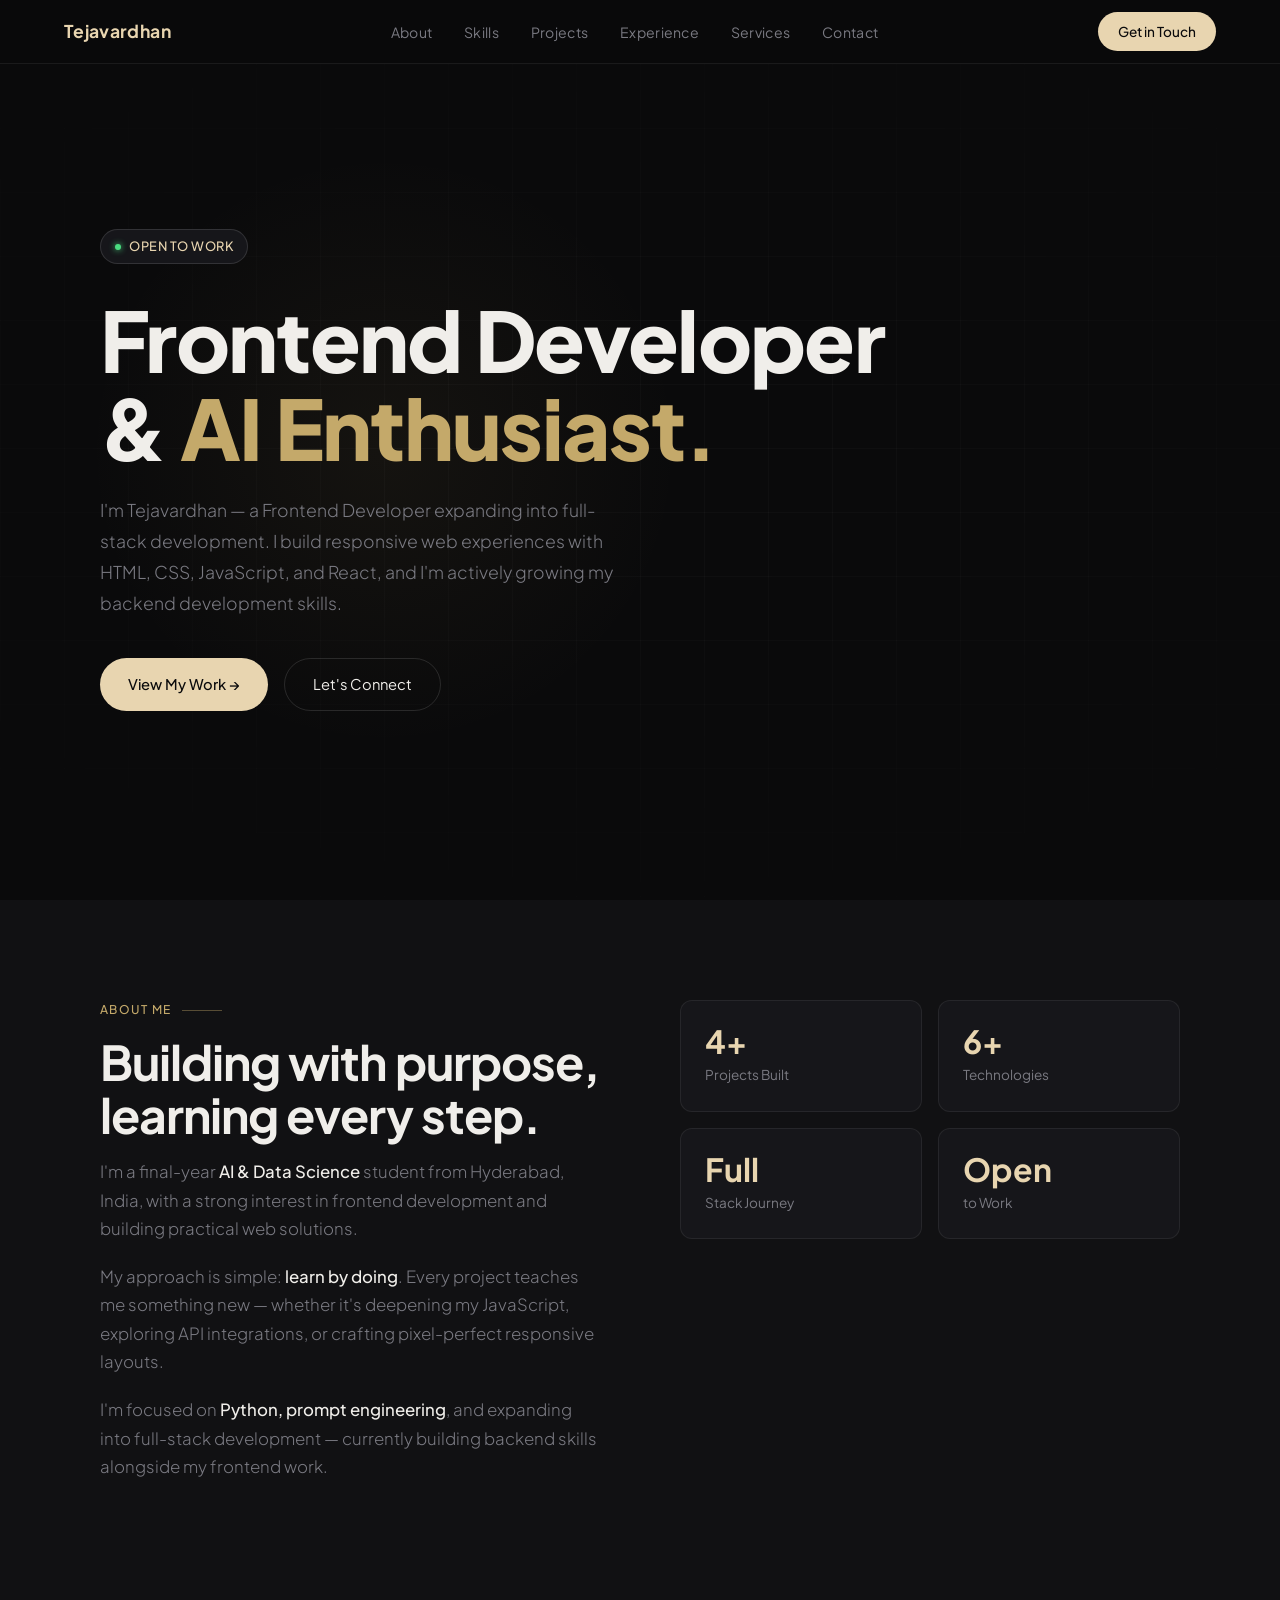
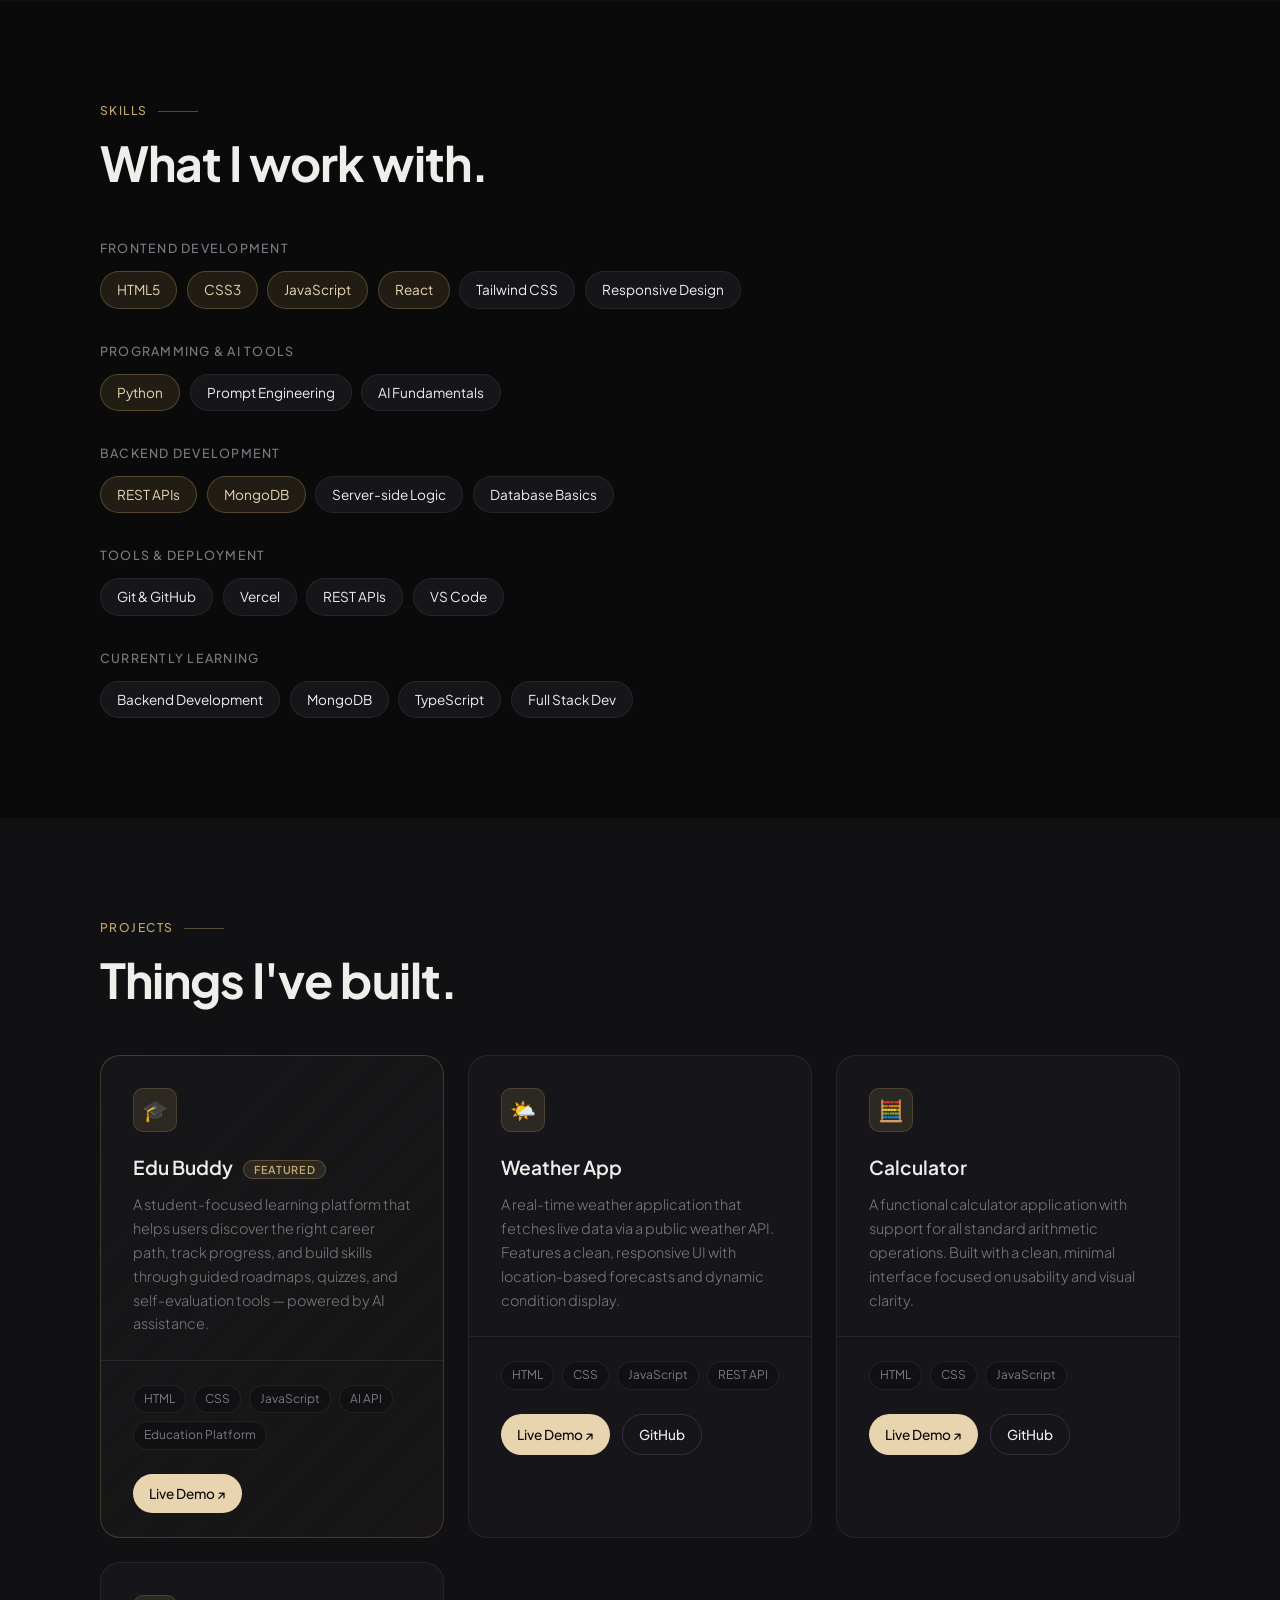
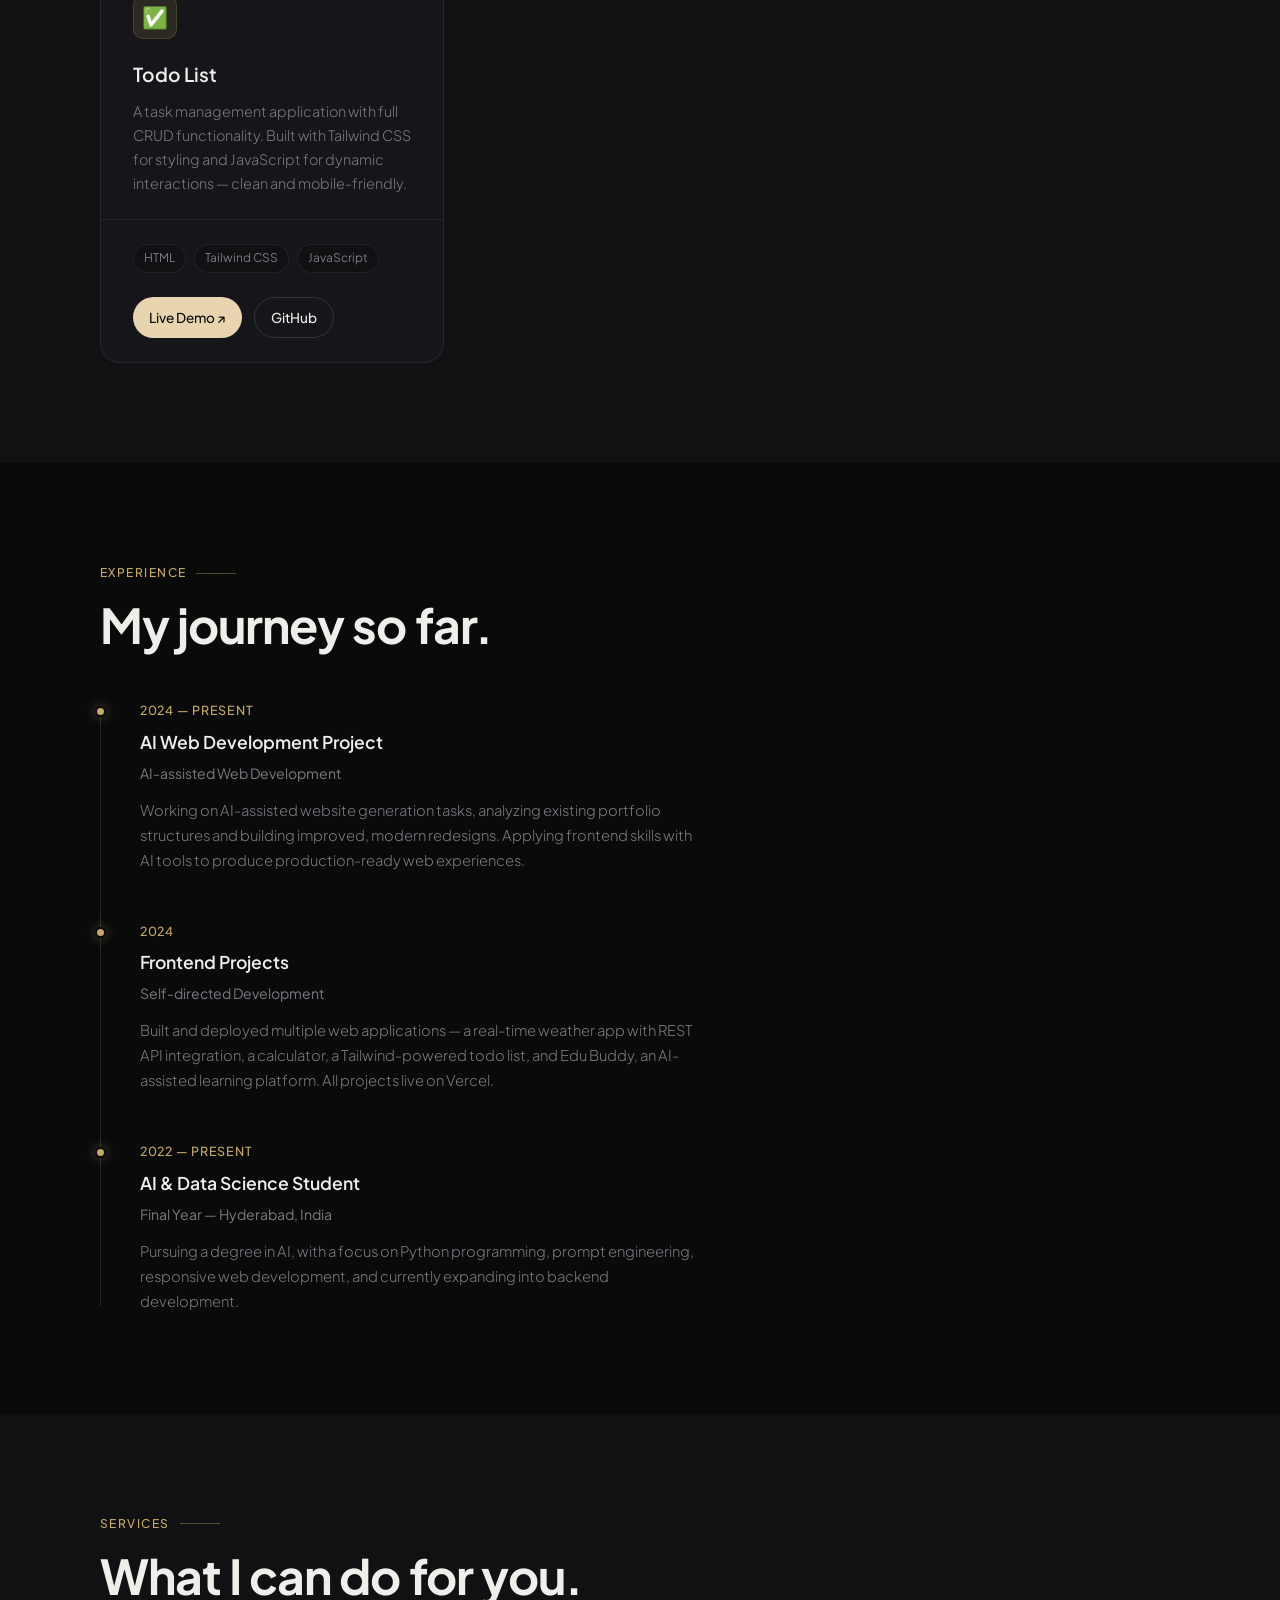
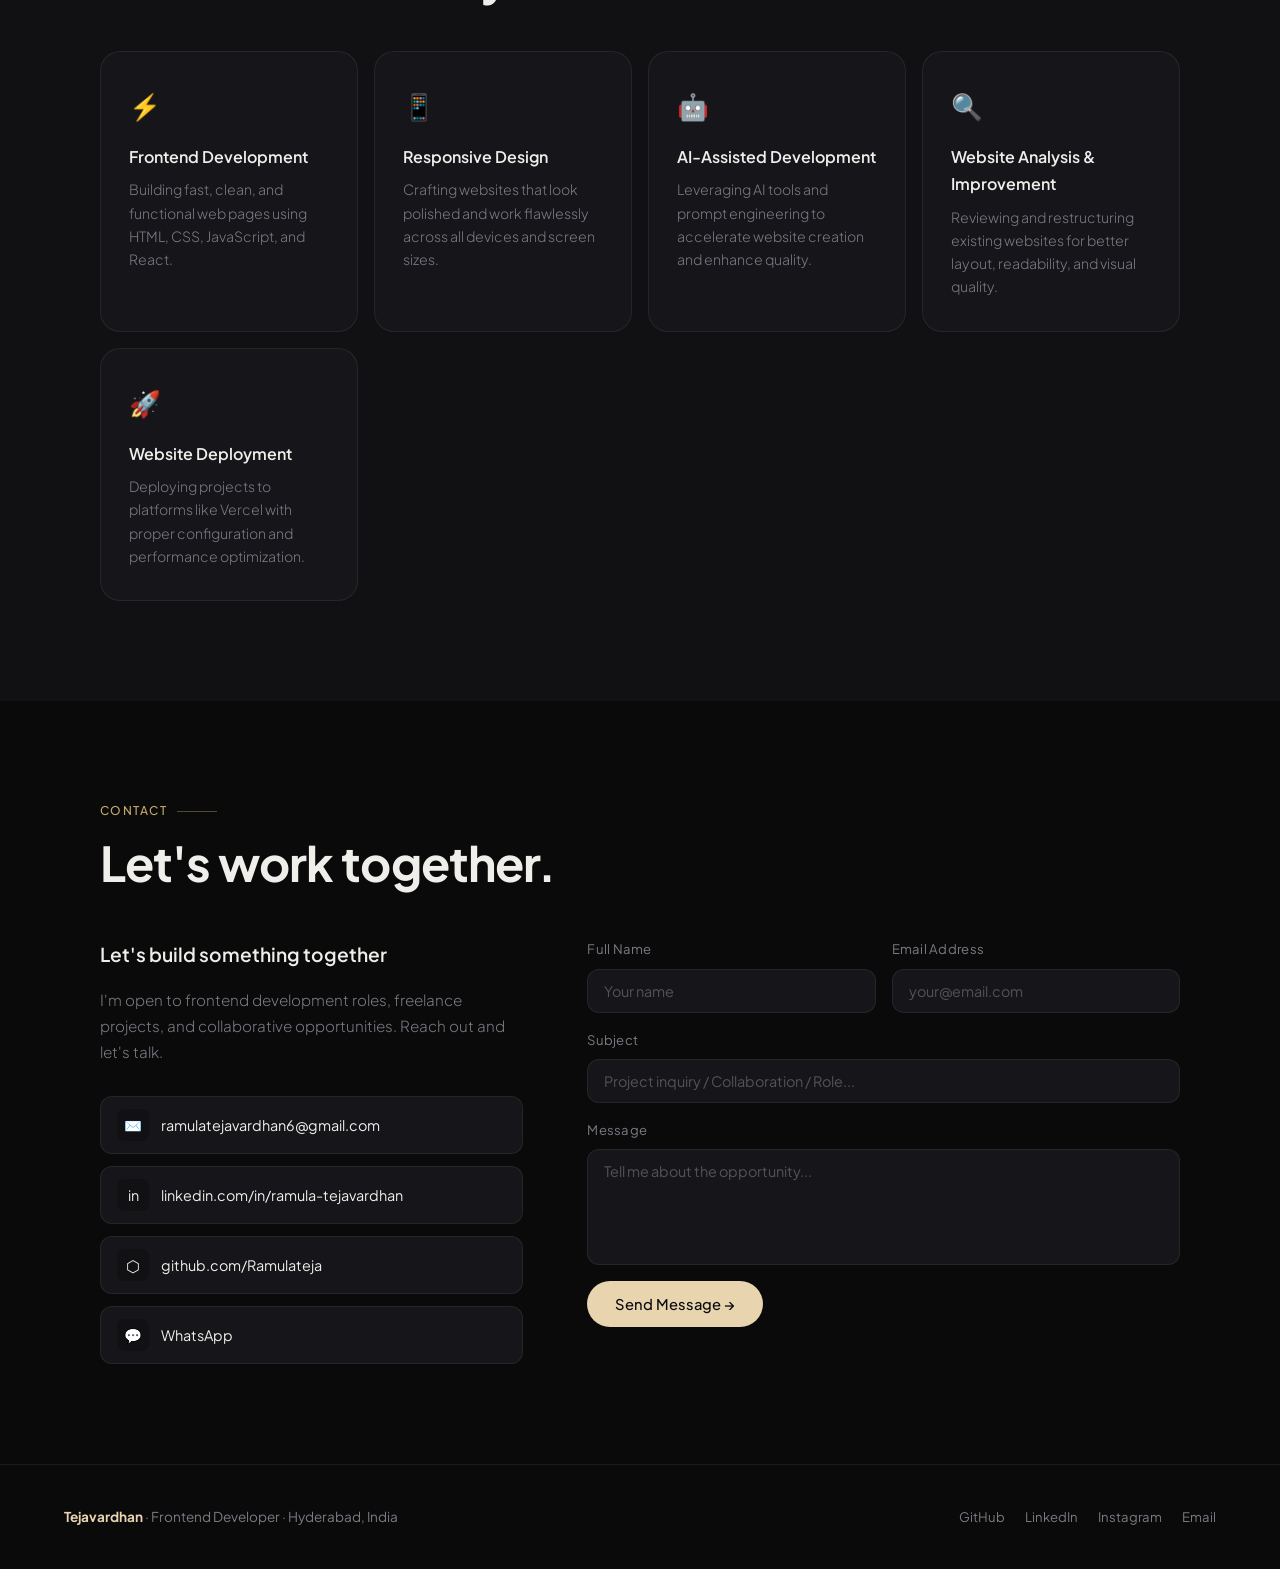
==== index.html @ 7fa64444 "Add files via upload" ====
<!DOCTYPE html>
<html lang="en">
<head>
<meta charset="UTF-8">
<meta name="viewport" content="width=device-width, initial-scale=1.0">
<title>Tejavardhan — Frontend & Full Stack Developer</title>
<link rel="preconnect" href="https://fonts.googleapis.com">
<link rel="preconnect" href="https://fonts.gstatic.com" crossorigin>
<link href="https://fonts.googleapis.com/css2?family=Plus+Jakarta+Sans:wght@300;400;500;600;700;800&display=swap" rel="stylesheet">
<link rel="stylesheet" href="style.css">
</head>
<body>
<!-- NAV -->
<nav>
  <a href="#hero" class="nav-logo">Tejavardhan</a>
  <ul class="nav-links">
    <li><a href="#about">About</a></li>
    <li><a href="#skills">Skills</a></li>
    <li><a href="#projects">Projects</a></li>
    <li><a href="#experience">Experience</a></li>
    <li><a href="#services">Services</a></li>
    <li><a href="#contact">Contact</a></li>
  </ul>
  <a href="mailto:ramulatejavardhan6@gmail.com" class="nav-cta">Get in Touch</a>
  <button class="hamburger" id="menuBtn" aria-label="Menu">
    <span></span><span></span><span></span>
  </button>
</nav>

<div class="mobile-nav" id="mobileNav">
  <a href="#about" onclick="closeMobile()">About</a>
  <a href="#skills" onclick="closeMobile()">Skills</a>
  <a href="#projects" onclick="closeMobile()">Projects</a>
  <a href="#experience" onclick="closeMobile()">Experience</a>
  <a href="#services" onclick="closeMobile()">Services</a>
  <a href="#contact" onclick="closeMobile()">Contact</a>
</div>

<!-- HERO -->
<section id="hero">
  <div class="hero-grid-bg"></div>
  <div class="hero-glow"></div>
  <div class="hero-content">
    <div class="hero-tag">Open to Work</div>
    <h1 class="hero-headline">
      Frontend Developer<br>
      &amp; <span class="line-accent">AI Enthusiast.</span>
    </h1>
    <p class="hero-sub">
      I'm Tejavardhan — a Frontend Developer expanding into full-stack development. I build responsive web experiences with HTML, CSS, JavaScript, and React, and I'm actively growing my backend development skills.
    </p>
    <div class="hero-actions">
      <a href="#projects" class="btn-primary">View My Work →</a>
      <a href="#contact" class="btn-ghost">Let's Connect</a>
    </div>
  </div>
</section>

<!-- ABOUT -->
<section id="about">
  <div class="section-inner">
    <div class="about-grid fade-up">
      <div class="about-text">
        <div class="section-label">About Me</div>
        <h2 class="section-title">Building with purpose,<br>learning every step.</h2>
        <p>I'm a final-year <strong>AI &amp; Data Science</strong> student from Hyderabad, India, with a strong interest in frontend development and building practical web solutions.</p>
        <p>My approach is simple: <strong>learn by doing</strong>. Every project teaches me something new — whether it's deepening my JavaScript, exploring API integrations, or crafting pixel-perfect responsive layouts.</p>
        <p>I'm focused on <strong>Python, prompt engineering</strong>, and expanding into full-stack development — currently building backend skills alongside my frontend work.</p>
      </div>
      <div class="about-stats">
        <div class="stat-card">
          <div class="stat-num">4+</div>
          <div class="stat-label">Projects Built</div>
        </div>
        <div class="stat-card">
          <div class="stat-num">6+</div>
          <div class="stat-label">Technologies</div>
        </div>
        <div class="stat-card">
          <div class="stat-num">Full</div>
          <div class="stat-label">Stack Journey</div>
        </div>
        <div class="stat-card">
          <div class="stat-num">Open</div>
          <div class="stat-label">to Work</div>
        </div>
      </div>
    </div>
  </div>
</section>

<!-- SKILLS -->
<section id="skills">
  <div class="section-inner">
    <div class="fade-up">
      <div class="section-label">Skills</div>
      <h2 class="section-title">What I work with.</h2>
    </div>
    <div class="skills-cats fade-up">
      <div>
        <div class="skill-cat-label">Frontend Development</div>
        <div class="skill-chips">
          <span class="chip featured">HTML5</span>
          <span class="chip featured">CSS3</span>
          <span class="chip featured">JavaScript</span>
          <span class="chip featured">React</span>
          <span class="chip">Tailwind CSS</span>
          <span class="chip">Responsive Design</span>
        </div>
      </div>
      <div>
        <div class="skill-cat-label">Programming & AI Tools</div>
        <div class="skill-chips">
          <span class="chip featured">Python</span>
          <span class="chip">Prompt Engineering</span>
          <span class="chip">AI Fundamentals</span>
        </div>
      </div>
      <div>
        <div class="skill-cat-label">Backend Development</div>
        <div class="skill-chips">
          <span class="chip featured">REST APIs</span>
          <span class="chip featured">MongoDB</span>
          <span class="chip">Server-side Logic</span>
          <span class="chip">Database Basics</span>
        </div>
      </div>
      <div>
        <div class="skill-cat-label">Tools & Deployment</div>
        <div class="skill-chips">
          <span class="chip">Git &amp; GitHub</span>
          <span class="chip">Vercel</span>
          <span class="chip">REST APIs</span>
          <span class="chip">VS Code</span>
        </div>
      </div>
      <div>
        <div class="skill-cat-label">Currently Learning</div>
        <div class="skill-chips">
          <span class="chip">Backend Development</span>
          <span class="chip">MongoDB</span>
          <span class="chip">TypeScript</span>
          <span class="chip">Full Stack Dev</span>
        </div>
      </div>
    </div>
  </div>
</section>

<!-- PROJECTS -->
<section id="projects">
  <div class="section-inner">
    <div class="fade-up">
      <div class="section-label">Projects</div>
      <h2 class="section-title">Things I've built.</h2>
    </div>
    <div class="projects-grid fade-up">

      <div class="project-card project-featured">
        <div class="project-header">
          <div class="project-icon">🎓</div>
          <div class="project-name">Edu Buddy</div>
          <div class="project-desc">A student-focused learning platform that helps users discover the right career path, track progress, and build skills through guided roadmaps, quizzes, and self-evaluation tools — powered by AI assistance.</div>
        </div>
        <div class="project-body">
          <div class="project-tags">
            <span class="project-tag">HTML</span>
            <span class="project-tag">CSS</span>
            <span class="project-tag">JavaScript</span>
            <span class="project-tag">AI API</span>
            <span class="project-tag">Education Platform</span>
          </div>
          <div class="project-links">
            <a href="https://edubuddy83.vercel.app/" target="_blank" class="project-link demo">Live Demo ↗</a>
          </div>
        </div>
      </div>

      <div class="project-card">
        <div class="project-header">
          <div class="project-icon">🌤️</div>
          <div class="project-name">Weather App</div>
          <div class="project-desc">A real-time weather application that fetches live data via a public weather API. Features a clean, responsive UI with location-based forecasts and dynamic condition display.</div>
        </div>
        <div class="project-body">
          <div class="project-tags">
            <span class="project-tag">HTML</span>
            <span class="project-tag">CSS</span>
            <span class="project-tag">JavaScript</span>
            <span class="project-tag">REST API</span>
          </div>
          <div class="project-links">
            <a href="https://tejaweatherapp83.vercel.app/" target="_blank" class="project-link demo">Live Demo ↗</a>
            <a href="https://github.com/Ramulateja/weather.git" target="_blank" class="project-link gh">GitHub</a>
          </div>
        </div>
      </div>

      <div class="project-card">
        <div class="project-header">
          <div class="project-icon">🧮</div>
          <div class="project-name">Calculator</div>
          <div class="project-desc">A functional calculator application with support for all standard arithmetic operations. Built with a clean, minimal interface focused on usability and visual clarity.</div>
        </div>
        <div class="project-body">
          <div class="project-tags">
            <span class="project-tag">HTML</span>
            <span class="project-tag">CSS</span>
            <span class="project-tag">JavaScript</span>
          </div>
          <div class="project-links">
            <a href="https://tejacalculator83.vercel.app/" target="_blank" class="project-link demo">Live Demo ↗</a>
            <a href="https://github.com/Ramulateja/calculator.git" target="_blank" class="project-link gh">GitHub</a>
          </div>
        </div>
      </div>

      <div class="project-card">
        <div class="project-header">
          <div class="project-icon">✅</div>
          <div class="project-name">Todo List</div>
          <div class="project-desc">A task management application with full CRUD functionality. Built with Tailwind CSS for styling and JavaScript for dynamic interactions — clean and mobile-friendly.</div>
        </div>
        <div class="project-body">
          <div class="project-tags">
            <span class="project-tag">HTML</span>
            <span class="project-tag">Tailwind CSS</span>
            <span class="project-tag">JavaScript</span>
          </div>
          <div class="project-links">
            <a href="https://tejatodolist83.vercel.app/" target="_blank" class="project-link demo">Live Demo ↗</a>
            <a href="https://github.com/Ramulateja/Todo-list" target="_blank" class="project-link gh">GitHub</a>
          </div>
        </div>
      </div>

    </div>
  </div>
</section>

<!-- EXPERIENCE -->
<section id="experience">
  <div class="section-inner">
    <div class="fade-up">
      <div class="section-label">Experience</div>
      <h2 class="section-title">My journey so far.</h2>
    </div>
    <div class="timeline fade-up">
      <div class="timeline-item">
        <div class="timeline-dot"></div>
        <div class="timeline-period">2024 — Present</div>
        <div class="timeline-role">AI Web Development Project</div>
        <div class="timeline-org">AI-assisted Web Development</div>
        <div class="timeline-desc">Working on AI-assisted website generation tasks, analyzing existing portfolio structures and building improved, modern redesigns. Applying frontend skills with AI tools to produce production-ready web experiences.</div>
      </div>
      <div class="timeline-item">
        <div class="timeline-dot"></div>
        <div class="timeline-period">2024</div>
        <div class="timeline-role">Frontend Projects</div>
        <div class="timeline-org">Self-directed Development</div>
        <div class="timeline-desc">Built and deployed multiple web applications — a real-time weather app with REST API integration, a calculator, a Tailwind-powered todo list, and Edu Buddy, an AI-assisted learning platform. All projects live on Vercel.</div>
      </div>
      <div class="timeline-item">
        <div class="timeline-dot"></div>
        <div class="timeline-period">2022 — Present</div>
        <div class="timeline-role">AI &amp; Data Science Student</div>
        <div class="timeline-org">Final Year — Hyderabad, India</div>
        <div class="timeline-desc">Pursuing a degree in AI, with a focus on Python programming, prompt engineering, responsive web development, and currently expanding into backend development.</div>
      </div>
    </div>
  </div>
</section>

<!-- SERVICES -->
<section id="services">
  <div class="section-inner">
    <div class="fade-up">
      <div class="section-label">Services</div>
      <h2 class="section-title">What I can do for you.</h2>
    </div>
    <div class="services-grid fade-up">
      <div class="service-card">
        <div class="service-icon">⚡</div>
        <div class="service-name">Frontend Development</div>
        <div class="service-desc">Building fast, clean, and functional web pages using HTML, CSS, JavaScript, and React.</div>
      </div>
      <div class="service-card">
        <div class="service-icon">📱</div>
        <div class="service-name">Responsive Design</div>
        <div class="service-desc">Crafting websites that look polished and work flawlessly across all devices and screen sizes.</div>
      </div>
      <div class="service-card">
        <div class="service-icon">🤖</div>
        <div class="service-name">AI-Assisted Development</div>
        <div class="service-desc">Leveraging AI tools and prompt engineering to accelerate website creation and enhance quality.</div>
      </div>
      <div class="service-card">
        <div class="service-icon">🔍</div>
        <div class="service-name">Website Analysis &amp; Improvement</div>
        <div class="service-desc">Reviewing and restructuring existing websites for better layout, readability, and visual quality.</div>
      </div>
      <div class="service-card">
        <div class="service-icon">🚀</div>
        <div class="service-name">Website Deployment</div>
        <div class="service-desc">Deploying projects to platforms like Vercel with proper configuration and performance optimization.</div>
      </div>
    </div>
  </div>
</section>

<!-- CONTACT -->
<section id="contact">
  <div class="section-inner">
    <div class="fade-up">
      <div class="section-label">Contact</div>
      <h2 class="section-title">Let's work together.</h2>
    </div>
    <div class="contact-grid fade-up">
      <div class="contact-info">
        <h3>Let's build something together</h3>
        <p>I'm open to frontend development roles, freelance projects, and collaborative opportunities. Reach out and let's talk.</p>
        <div class="contact-links">
          <a href="mailto:ramulatejavardhan6@gmail.com" class="contact-link">
            <div class="contact-link-icon">✉️</div>
            ramulatejavardhan6@gmail.com
          </a>
          <a href="https://www.linkedin.com/in/ramula-tejavardhan" target="_blank" class="contact-link">
            <div class="contact-link-icon">in</div>
            linkedin.com/in/ramula-tejavardhan
          </a>
          <a href="https://github.com/Ramulateja" target="_blank" class="contact-link">
            <div class="contact-link-icon" style="font-size:1rem;">⬡</div>
            github.com/Ramulateja
          </a>
          <a href="https://wa.me/6303248229" target="_blank" class="contact-link">
            <div class="contact-link-icon">💬</div>
            WhatsApp
          </a>
        </div>
      </div>
      <form class="contact-form" onsubmit="handleSubmit(event)">
        <div class="form-row">
          <div class="form-group">
            <label>Full Name</label>
            <input type="text" placeholder="Your name" required>
          </div>
          <div class="form-group">
            <label>Email Address</label>
            <input type="email" placeholder="your@email.com" required>
          </div>
        </div>
        <div class="form-group">
          <label>Subject</label>
          <input type="text" placeholder="Project inquiry / Collaboration / Role...">
        </div>
        <div class="form-group">
          <label>Message</label>
          <textarea rows="5" placeholder="Tell me about the opportunity..." required></textarea>
        </div>
        <button type="submit" class="form-submit" id="submitBtn">Send Message →</button>
      </form>
    </div>
  </div>
</section>

<!-- FOOTER -->
<footer>
  <div class="footer-left">
    <strong>Tejavardhan</strong> · Frontend Developer · Hyderabad, India
  </div>
  <div class="footer-links">
    <a href="https://github.com/Ramulateja" target="_blank">GitHub</a>
    <a href="https://www.linkedin.com/in/ramula-tejavardhan" target="_blank">LinkedIn</a>
    <a href="https://www.instagram.com/mr_tej.18" target="_blank">Instagram</a>
    <a href="mailto:ramulatejavardhan6@gmail.com">Email</a>
  </div>
</footer>


<script src="script.js"></script>
</body>
</html>
---- style.css ----
*, *::before, *::after { box-sizing: border-box; margin: 0; padding: 0; }

  :root {
    --bg: #0a0a0b;
    --bg2: #111113;
    --bg3: #16161a;
    --border: rgba(255,255,255,0.07);
    --border2: rgba(255,255,255,0.12);
    --text: #f0eeea;
    --muted: #7a7a82;
    --accent: #e8d5b0;
    --accent2: #c4a96a;
    --accent-glow: rgba(200,168,96,0.12);
    --font-display: 'Plus Jakarta Sans', sans-serif;
    --font-body: 'Plus Jakarta Sans', sans-serif;
    --radius: 12px;
    --radius-lg: 20px;
    --max: 1080px;
  }

  html { scroll-behavior: smooth; }

  body {
    background: var(--bg);
    color: var(--text);
    font-family: var(--font-body);
    font-size: 16px;
    line-height: 1.7;
    -webkit-font-smoothing: antialiased;
  }

  /* NAV */
  nav {
    position: fixed; top: 0; left: 0; right: 0; z-index: 100;
    display: flex; align-items: center; justify-content: space-between;
    padding: 0 5vw;
    height: 64px;
    background: rgba(10,10,11,0.85);
    backdrop-filter: blur(16px);
    border-bottom: 1px solid var(--border);
  }
  .nav-logo {
    font-family: var(--font-display);
    font-weight: 700;
    font-size: 1.1rem;
    color: var(--accent);
    text-decoration: none;
    letter-spacing: 0.02em;
  }
  .nav-links { display: flex; gap: 2rem; list-style: none; }
  .nav-links a {
    text-decoration: none;
    color: var(--muted);
    font-size: 0.88rem;
    font-weight: 400;
    letter-spacing: 0.02em;
    transition: color 0.2s;
  }
  .nav-links a:hover { color: var(--text); }
  .nav-cta {
    background: var(--accent);
    color: #0a0a0b;
    border: none;
    padding: 8px 20px;
    border-radius: 100px;
    font-family: var(--font-body);
    font-size: 0.85rem;
    font-weight: 500;
    cursor: pointer;
    text-decoration: none;
    transition: opacity 0.2s, transform 0.2s;
  }
  .nav-cta:hover { opacity: 0.85; transform: translateY(-1px); }

  .hamburger { display: none; flex-direction: column; gap: 5px; cursor: pointer; background: none; border: none; padding: 4px; }
  .hamburger span { display: block; width: 22px; height: 1.5px; background: var(--text); transition: 0.3s; }

  /* HERO */
  #hero {
    min-height: 100vh;
    display: flex; align-items: center;
    padding: 120px 5vw 80px;
    position: relative;
    overflow: hidden;
  }
  .hero-grid-bg {
    position: absolute; inset: 0;
    background-image:
      linear-gradient(rgba(255,255,255,0.025) 1px, transparent 1px),
      linear-gradient(90deg, rgba(255,255,255,0.025) 1px, transparent 1px);
    background-size: 64px 64px;
    mask-image: radial-gradient(ellipse 80% 60% at 50% 50%, black 20%, transparent 100%);
  }
  .hero-glow {
    position: absolute;
    width: 600px; height: 600px;
    border-radius: 50%;
    background: radial-gradient(circle, rgba(200,168,96,0.06) 0%, transparent 70%);
    top: 50%; left: 30%; transform: translate(-50%, -50%);
    pointer-events: none;
  }
  .hero-content {
    position: relative;
    max-width: var(--max);
    margin: 0 auto;
    width: 100%;
  }
  .hero-tag {
    display: inline-flex; align-items: center; gap: 8px;
    border: 1px solid var(--border2);
    background: var(--bg3);
    padding: 6px 14px;
    border-radius: 100px;
    font-size: 0.8rem;
    color: var(--accent);
    margin-bottom: 2rem;
    letter-spacing: 0.04em;
    font-weight: 500;
    text-transform: uppercase;
  }
  .hero-tag::before {
    content: '';
    width: 6px; height: 6px;
    border-radius: 50%;
    background: #4ade80;
    box-shadow: 0 0 6px #4ade80;
    animation: pulse 2s infinite;
  }
  @keyframes pulse {
    0%, 100% { opacity: 1; }
    50% { opacity: 0.4; }
  }
  .hero-headline {
    font-family: var(--font-display);
    font-size: clamp(2.8rem, 7vw, 5.2rem);
    font-weight: 800;
    line-height: 1.05;
    letter-spacing: -0.02em;
    margin-bottom: 1.5rem;
    color: var(--text);
  }
  .hero-headline .line-accent { color: var(--accent2); }
  .hero-sub {
    font-size: 1.1rem;
    color: var(--muted);
    max-width: 520px;
    margin-bottom: 2.5rem;
    font-weight: 300;
    line-height: 1.75;
  }
  .hero-actions { display: flex; gap: 1rem; flex-wrap: wrap; }
  .btn-primary {
    background: var(--accent);
    color: #0a0a0b;
    padding: 13px 28px;
    border-radius: 100px;
    font-size: 0.92rem;
    font-weight: 500;
    text-decoration: none;
    transition: opacity 0.2s, transform 0.2s;
    display: inline-flex; align-items: center; gap: 8px;
  }
  .btn-primary:hover { opacity: 0.85; transform: translateY(-2px); }
  .btn-ghost {
    border: 1px solid var(--border2);
    color: var(--text);
    padding: 13px 28px;
    border-radius: 100px;
    font-size: 0.92rem;
    font-weight: 400;
    text-decoration: none;
    transition: border-color 0.2s, background 0.2s;
    display: inline-flex; align-items: center; gap: 8px;
  }
  .btn-ghost:hover { border-color: var(--accent); background: var(--accent-glow); }

  /* SECTIONS */
  section { padding: 100px 5vw; }
  .section-inner { max-width: var(--max); margin: 0 auto; }

  .section-label {
    font-size: 0.75rem;
    letter-spacing: 0.12em;
    text-transform: uppercase;
    color: var(--accent2);
    font-weight: 500;
    margin-bottom: 1rem;
    display: flex; align-items: center; gap: 10px;
  }
  .section-label::after {
    content: '';
    height: 1px;
    width: 40px;
    background: var(--accent2);
    opacity: 0.4;
  }
  .section-title {
    font-family: var(--font-display);
    font-size: clamp(1.8rem, 4vw, 3rem);
    font-weight: 700;
    letter-spacing: -0.02em;
    line-height: 1.1;
    color: var(--text);
    margin-bottom: 1rem;
  }

  /* ABOUT */
  #about { background: var(--bg2); }
  .about-grid {
    display: grid;
    grid-template-columns: 1fr 1fr;
    gap: 5rem;
    align-items: start;
  }
  .about-text p {
    color: var(--muted);
    margin-bottom: 1.2rem;
    font-size: 1.05rem;
    font-weight: 300;
  }
  .about-text p strong { color: var(--text); font-weight: 500; }
  .about-stats {
    display: grid;
    grid-template-columns: 1fr 1fr;
    gap: 1rem;
  }
  .stat-card {
    background: var(--bg3);
    border: 1px solid var(--border);
    border-radius: var(--radius);
    padding: 1.5rem;
    transition: border-color 0.2s;
  }
  .stat-card:hover { border-color: var(--border2); }
  .stat-num {
    font-family: var(--font-display);
    font-size: 2rem;
    font-weight: 700;
    color: var(--accent);
    line-height: 1;
    margin-bottom: 0.4rem;
  }
  .stat-label { font-size: 0.85rem; color: var(--muted); }

  /* SKILLS */
  .skills-cats { display: flex; flex-direction: column; gap: 2rem; margin-top: 3rem; }
  .skill-cat-label {
    font-size: 0.78rem;
    text-transform: uppercase;
    letter-spacing: 0.1em;
    color: var(--muted);
    margin-bottom: 0.75rem;
    font-weight: 500;
  }
  .skill-chips {
    display: flex; flex-wrap: wrap; gap: 0.6rem;
  }
  .chip {
    background: var(--bg3);
    border: 1px solid var(--border);
    border-radius: 100px;
    padding: 6px 16px;
    font-size: 0.85rem;
    color: var(--text);
    transition: border-color 0.2s, background 0.2s;
  }
  .chip:hover {
    border-color: var(--accent2);
    background: var(--accent-glow);
    color: var(--accent);
  }
  .chip.featured {
    border-color: rgba(200,168,96,0.3);
    color: var(--accent);
    background: var(--accent-glow);
  }

  /* PROJECTS */
  #projects { background: var(--bg2); }
  .projects-grid {
    display: grid;
    grid-template-columns: repeat(auto-fit, minmax(300px, 1fr));
    gap: 1.5rem;
    margin-top: 3rem;
  }
  .project-card {
    background: var(--bg3);
    border: 1px solid var(--border);
    border-radius: var(--radius-lg);
    overflow: hidden;
    transition: border-color 0.25s, transform 0.25s;
    display: flex; flex-direction: column;
  }
  .project-card.project-featured {
    border-color: rgba(200,168,96,0.25);
    background: linear-gradient(135deg, var(--bg3) 0%, rgba(200,168,96,0.04) 100%);
  }
  .project-card.project-featured .project-name::after {
    content: 'Featured';
    font-size: 0.68rem;
    font-weight: 600;
    letter-spacing: 0.06em;
    text-transform: uppercase;
    background: var(--accent-glow);
    border: 1px solid rgba(200,168,96,0.3);
    color: var(--accent2);
    padding: 2px 10px;
    border-radius: 100px;
    margin-left: 10px;
    vertical-align: middle;
  }
  .project-card:hover { border-color: rgba(200,168,96,0.3); transform: translateY(-4px); }
  .project-header {
    padding: 2rem 2rem 1.5rem;
    border-bottom: 1px solid var(--border);
  }
  .project-icon {
    width: 44px; height: 44px;
    border-radius: 10px;
    background: var(--accent-glow);
    border: 1px solid rgba(200,168,96,0.2);
    display: flex; align-items: center; justify-content: center;
    font-size: 1.3rem;
    margin-bottom: 1.2rem;
  }
  .project-name {
    font-family: var(--font-display);
    font-size: 1.2rem;
    font-weight: 600;
    color: var(--text);
    margin-bottom: 0.6rem;
  }
  .project-desc {
    font-size: 0.9rem;
    color: var(--muted);
    line-height: 1.65;
    font-weight: 300;
  }
  .project-body { padding: 1.5rem 2rem; flex: 1; }
  .project-tags { display: flex; flex-wrap: wrap; gap: 0.5rem; margin-bottom: 1.5rem; }
  .project-tag {
    font-size: 0.75rem;
    background: var(--bg2);
    border: 1px solid var(--border);
    padding: 3px 10px;
    border-radius: 100px;
    color: var(--muted);
  }
  .project-links { display: flex; gap: 0.75rem; }
  .project-link {
    text-decoration: none;
    font-size: 0.85rem;
    font-weight: 500;
    padding: 8px 16px;
    border-radius: 100px;
    transition: 0.2s;
    display: inline-flex; align-items: center; gap: 6px;
  }
  .project-link.demo {
    background: var(--accent);
    color: #0a0a0b;
  }
  .project-link.demo:hover { opacity: 0.85; }
  .project-link.gh {
    border: 1px solid var(--border2);
    color: var(--text);
  }
  .project-link.gh:hover { border-color: var(--accent); color: var(--accent); }

  /* EXPERIENCE */
  .timeline { margin-top: 3rem; display: flex; flex-direction: column; gap: 0; position: relative; }
  .timeline::before {
    content: '';
    position: absolute;
    left: 0; top: 8px; bottom: 8px;
    width: 1px;
    background: var(--border2);
  }
  .timeline-item {
    padding-left: 2.5rem;
    padding-bottom: 3rem;
    position: relative;
  }
  .timeline-item:last-child { padding-bottom: 0; }
  .timeline-dot {
    position: absolute;
    left: -5px; top: 6px;
    width: 11px; height: 11px;
    border-radius: 50%;
    background: var(--accent2);
    border: 2px solid var(--bg);
    box-shadow: 0 0 12px rgba(200,168,96,0.4);
  }
  .timeline-period {
    font-size: 0.78rem;
    color: var(--accent2);
    font-weight: 500;
    letter-spacing: 0.06em;
    text-transform: uppercase;
    margin-bottom: 0.4rem;
  }
  .timeline-role {
    font-family: var(--font-display);
    font-size: 1.1rem;
    font-weight: 600;
    color: var(--text);
    margin-bottom: 0.25rem;
  }
  .timeline-org {
    font-size: 0.88rem;
    color: var(--muted);
    margin-bottom: 0.75rem;
  }
  .timeline-desc {
    font-size: 0.92rem;
    color: var(--muted);
    font-weight: 300;
    max-width: 560px;
    line-height: 1.7;
  }

  /* SERVICES */
  #services { background: var(--bg2); }
  .services-grid {
    display: grid;
    grid-template-columns: repeat(auto-fit, minmax(220px, 1fr));
    gap: 1rem;
    margin-top: 3rem;
  }
  .service-card {
    background: var(--bg3);
    border: 1px solid var(--border);
    border-radius: var(--radius-lg);
    padding: 2rem 1.75rem;
    transition: border-color 0.2s, transform 0.2s;
  }
  .service-card:hover { border-color: rgba(200,168,96,0.3); transform: translateY(-3px); }
  .service-icon {
    font-size: 1.6rem;
    margin-bottom: 1rem;
  }
  .service-name {
    font-family: var(--font-display);
    font-size: 1rem;
    font-weight: 600;
    color: var(--text);
    margin-bottom: 0.5rem;
  }
  .service-desc { font-size: 0.88rem; color: var(--muted); line-height: 1.65; font-weight: 300; }

  /* CONTACT */
  .contact-grid {
    display: grid;
    grid-template-columns: 1fr 1.4fr;
    gap: 4rem;
    align-items: start;
    margin-top: 3rem;
  }
  .contact-info h3 {
    font-family: var(--font-display);
    font-size: 1.2rem;
    font-weight: 600;
    color: var(--text);
    margin-bottom: 1rem;
  }
  .contact-info p { font-size: 0.95rem; color: var(--muted); margin-bottom: 2rem; font-weight: 300; }
  .contact-links { display: flex; flex-direction: column; gap: 0.75rem; }
  .contact-link {
    display: flex; align-items: center; gap: 12px;
    text-decoration: none;
    color: var(--text);
    font-size: 0.9rem;
    padding: 12px 16px;
    border: 1px solid var(--border);
    border-radius: var(--radius);
    background: var(--bg3);
    transition: border-color 0.2s, background 0.2s;
  }
  .contact-link:hover { border-color: var(--accent2); background: var(--accent-glow); color: var(--accent); }
  .contact-link-icon {
    width: 32px; height: 32px;
    border-radius: 8px;
    background: var(--bg2);
    display: flex; align-items: center; justify-content: center;
    font-size: 0.9rem;
    flex-shrink: 0;
  }
  .contact-form { display: flex; flex-direction: column; gap: 1rem; }
  .form-row { display: grid; grid-template-columns: 1fr 1fr; gap: 1rem; }
  .form-group { display: flex; flex-direction: column; gap: 0.5rem; }
  .form-group label { font-size: 0.82rem; color: var(--muted); font-weight: 400; letter-spacing: 0.02em; }
  .form-group input,
  .form-group textarea {
    background: var(--bg3);
    border: 1px solid var(--border);
    border-radius: var(--radius);
    padding: 12px 16px;
    color: var(--text);
    font-family: var(--font-body);
    font-size: 0.9rem;
    outline: none;
    transition: border-color 0.2s;
    resize: none;
  }
  .form-group input:focus,
  .form-group textarea:focus { border-color: var(--accent2); }
  .form-group input::placeholder,
  .form-group textarea::placeholder { color: var(--muted); opacity: 0.6; }
  .form-submit {
    background: var(--accent);
    color: #0a0a0b;
    border: none;
    padding: 14px 28px;
    border-radius: 100px;
    font-family: var(--font-body);
    font-size: 0.92rem;
    font-weight: 500;
    cursor: pointer;
    align-self: flex-start;
    transition: opacity 0.2s, transform 0.2s;
    display: inline-flex; align-items: center; gap: 8px;
  }
  .form-submit:hover { opacity: 0.85; transform: translateY(-1px); }

  /* FOOTER */
  footer {
    border-top: 1px solid var(--border);
    padding: 2.5rem 5vw;
    display: flex;
    justify-content: space-between;
    align-items: center;
    flex-wrap: wrap;
    gap: 1rem;
    max-width: 100%;
  }
  .footer-left {
    font-size: 0.85rem;
    color: var(--muted);
  }
  .footer-left strong { color: var(--accent); font-family: var(--font-display); }
  .footer-links { display: flex; gap: 1.25rem; }
  .footer-links a {
    color: var(--muted);
    font-size: 0.82rem;
    text-decoration: none;
    transition: color 0.2s;
  }
  .footer-links a:hover { color: var(--accent); }

  /* MOBILE NAV */
  .mobile-nav {
    display: none;
    position: fixed;
    top: 64px; left: 0; right: 0; z-index: 99;
    background: var(--bg2);
    border-bottom: 1px solid var(--border);
    padding: 1.5rem 5vw;
    flex-direction: column; gap: 1.25rem;
  }
  .mobile-nav.open { display: flex; }
  .mobile-nav a {
    text-decoration: none;
    color: var(--muted);
    font-size: 1rem;
    font-weight: 400;
  }

  /* RESPONSIVE */
  @media (max-width: 768px) {
    .nav-links, .nav-cta { display: none; }
    .hamburger { display: flex; }
    .about-grid { grid-template-columns: 1fr; gap: 3rem; }
    .about-stats { grid-template-columns: 1fr 1fr; }
    .contact-grid { grid-template-columns: 1fr; gap: 2.5rem; }
    .form-row { grid-template-columns: 1fr; }
    section { padding: 70px 5vw; }
    footer { flex-direction: column; align-items: flex-start; }
  }

  /* ANIMATIONS */
  .fade-up {
    opacity: 0;
    transform: translateY(24px);
    transition: opacity 0.6s ease, transform 0.6s ease;
  }
  .fade-up.visible { opacity: 1; transform: translateY(0); }

  .divider {
    height: 1px;
    background: var(--border);
    max-width: var(--max);
    margin: 0 auto;
  }
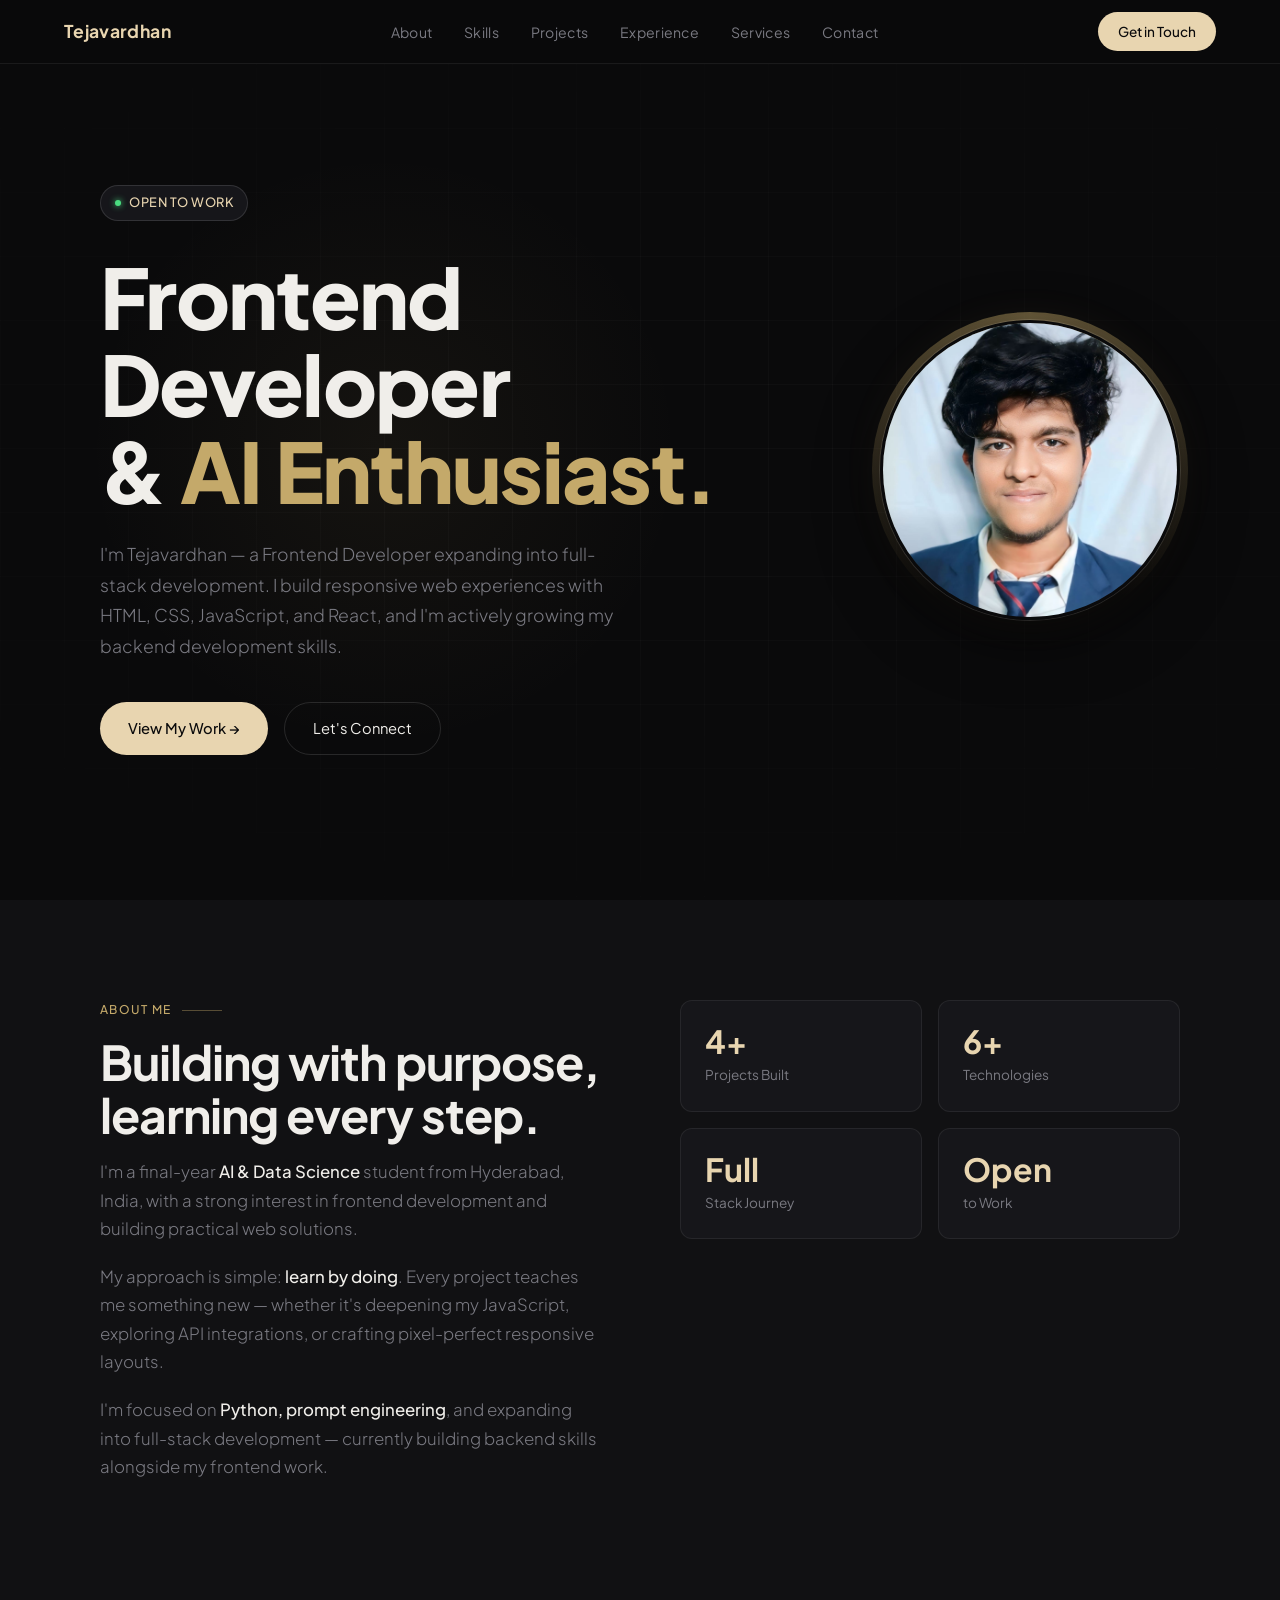
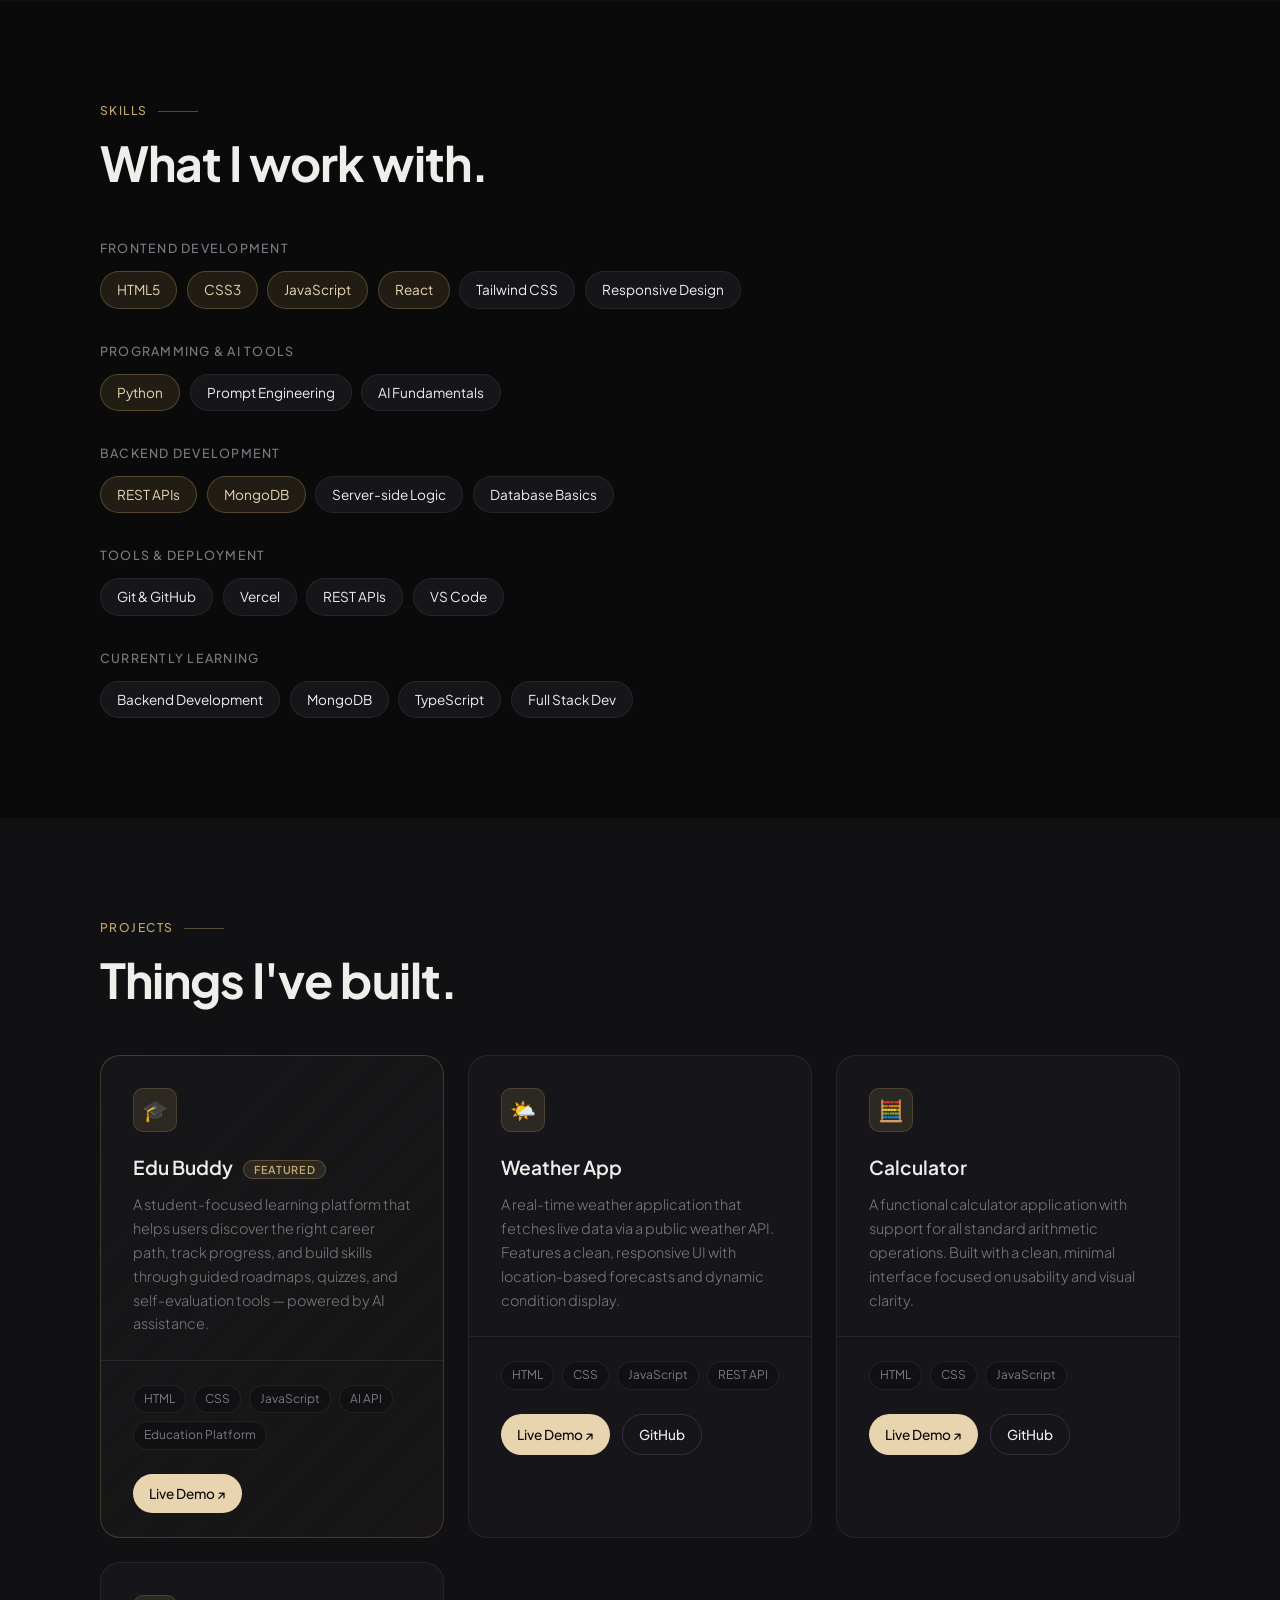
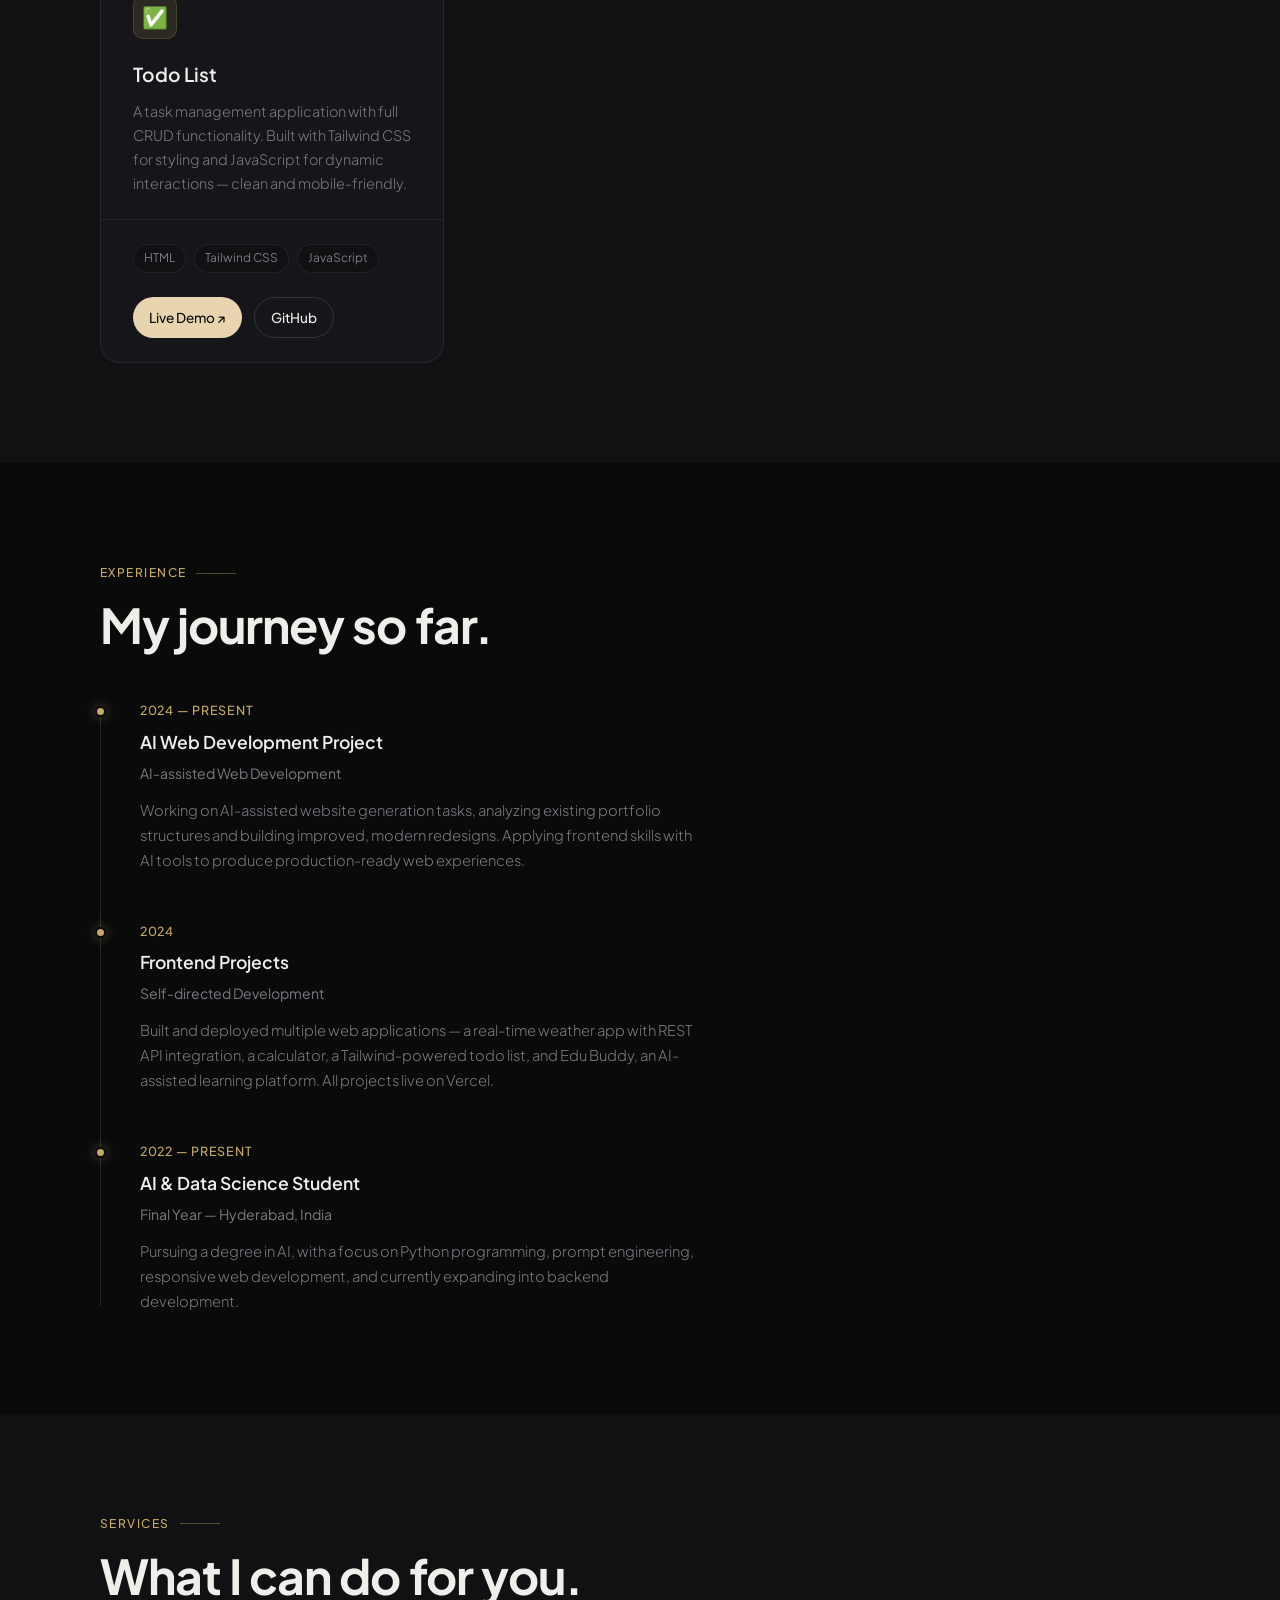
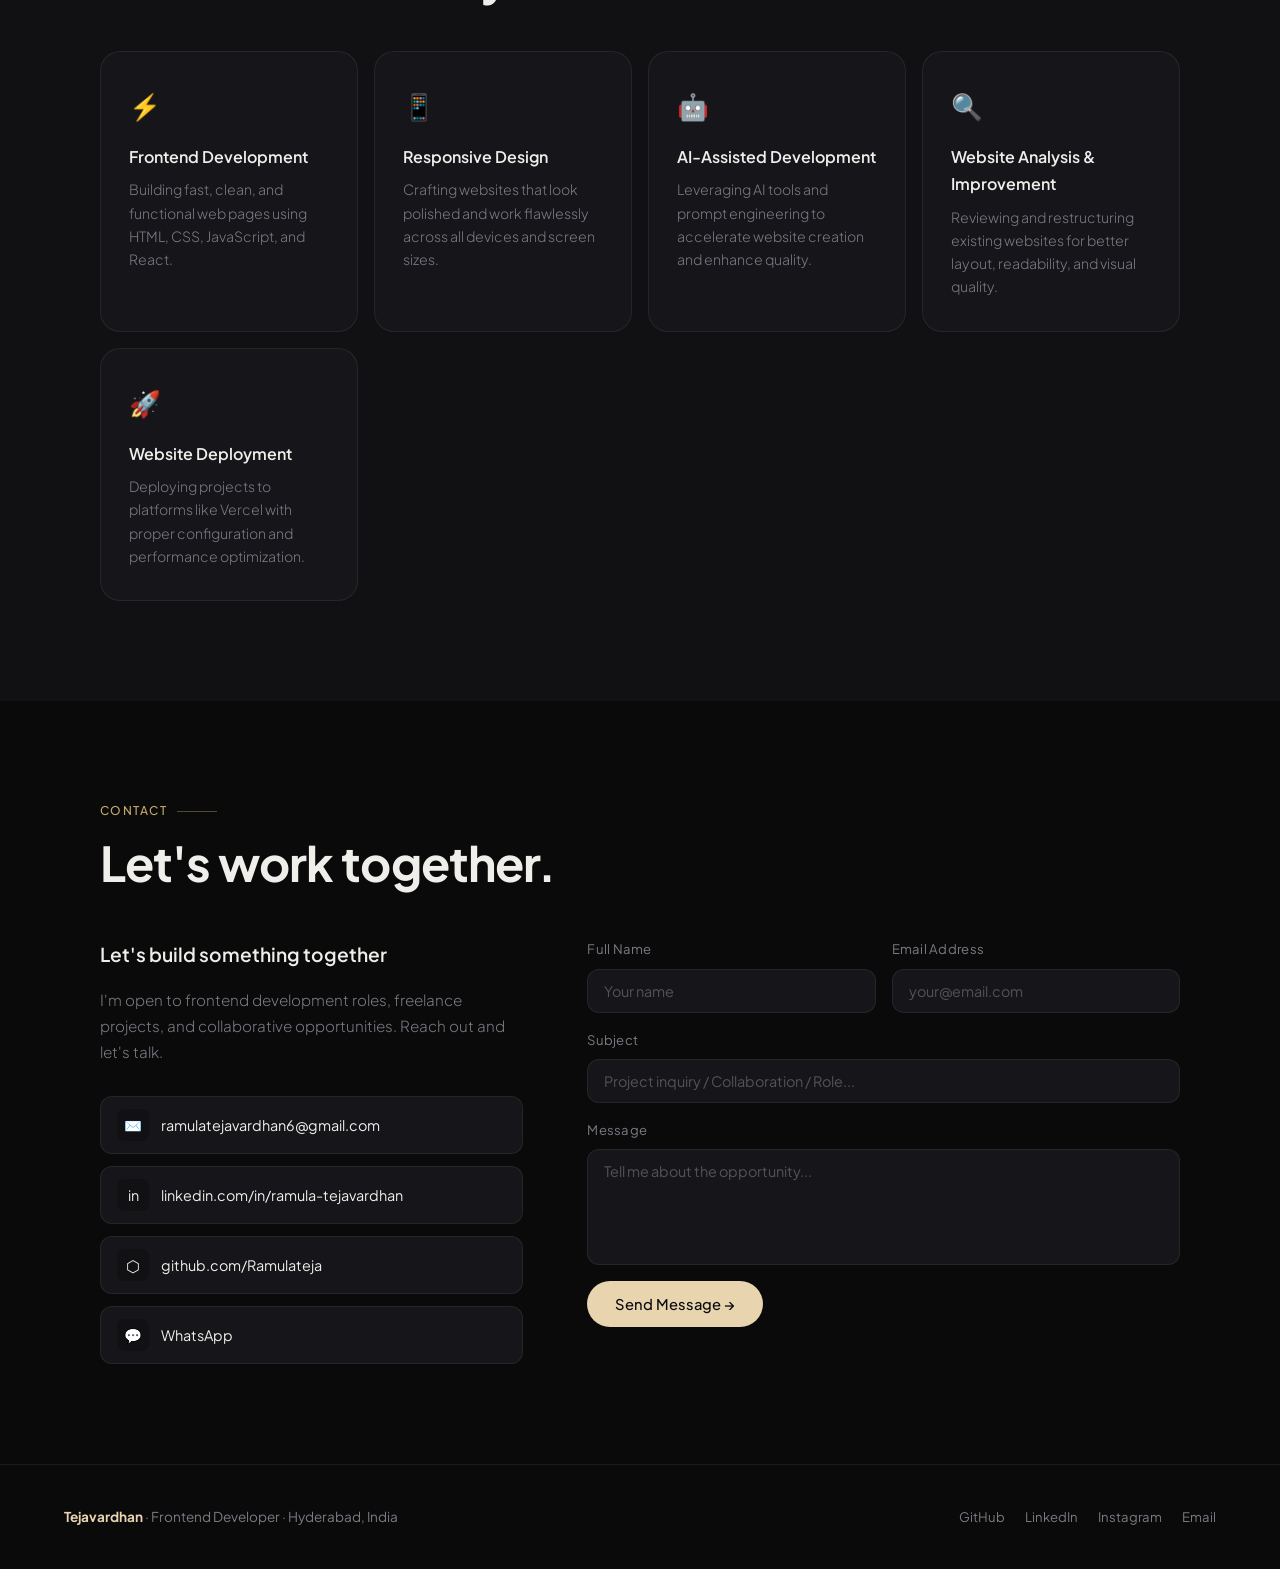
==== commit 86586087: "profileupdt" ====
--- a/index.html
+++ b/index.html
@@ -41,17 +41,34 @@
   <div class="hero-grid-bg"></div>
   <div class="hero-glow"></div>
   <div class="hero-content">
-    <div class="hero-tag">Open to Work</div>
-    <h1 class="hero-headline">
-      Frontend Developer<br>
-      &amp; <span class="line-accent">AI Enthusiast.</span>
-    </h1>
-    <p class="hero-sub">
-      I'm Tejavardhan — a Frontend Developer expanding into full-stack development. I build responsive web experiences with HTML, CSS, JavaScript, and React, and I'm actively growing my backend development skills.
-    </p>
-    <div class="hero-actions">
-      <a href="#projects" class="btn-primary">View My Work →</a>
-      <a href="#contact" class="btn-ghost">Let's Connect</a>
+    <div class="hero-left">
+      <div class="hero-tag">Open to Work</div>
+      <h1 class="hero-headline">
+        Frontend Developer<br>
+        &amp; <span class="line-accent">AI Enthusiast.</span>
+      </h1>
+      <p class="hero-sub">
+        I'm Tejavardhan — a Frontend Developer expanding into full-stack development. I build responsive web experiences with HTML, CSS, JavaScript, and React, and I'm actively growing my backend development skills.
+      </p>
+      <div class="hero-actions">
+        <a href="#projects" class="btn-primary">View My Work →</a>
+        <a href="#contact" class="btn-ghost">Let's Connect</a>
+      </div>
+    </div>
+    <div class="hero-right">
+      <div class="profile-card">
+        <div class="profile-ring"></div>
+        <!-- REPLACE src with your image path e.g. src="profile.jpg" -->
+        <img
+          src="img.jpg"
+          alt="Tejavardhan"
+          class="profile-img"
+          onerror="this.style.display='none'; this.parentElement.querySelector('.profile-placeholder').style.display='flex';"
+        />
+        <div class="profile-placeholder">
+          <span>T</span>
+        </div>
+      </div>
     </div>
   </div>
 </section>
--- a/style.css
+++ b/style.css
@@ -104,6 +104,69 @@
     max-width: var(--max);
     margin: 0 auto;
     width: 100%;
+    display: flex;
+    align-items: center;
+    justify-content: space-between;
+    gap: 4rem;
+  }
+  .hero-left { flex: 1; min-width: 0; }
+  .hero-right {
+    flex-shrink: 0;
+    display: flex;
+    align-items: center;
+    justify-content: center;
+  }
+
+  /* Profile card */
+  .profile-card {
+    position: relative;
+    width: 300px;
+    height: 300px;
+  }
+  .profile-ring {
+    position: absolute;
+    inset: -8px;
+    border-radius: 50%;
+    background: conic-gradient(
+      from 0deg,
+      var(--accent2) 0%,
+      transparent 40%,
+      transparent 60%,
+      var(--accent2) 100%
+    );
+    opacity: 0.5;
+    animation: spin 8s linear infinite;
+  }
+  @keyframes spin { to { transform: rotate(360deg); } }
+  .profile-img {
+    position: relative;
+    width: 100%;
+    height: 100%;
+    border-radius: 50%;
+    object-fit: cover;
+    object-position: top center;
+    border: 3px solid var(--bg);
+    box-shadow:
+      0 0 0 1px var(--border2),
+      0 20px 60px rgba(0,0,0,0.5),
+      0 0 40px rgba(200,168,96,0.08);
+    display: block;
+    z-index: 1;
+  }
+  .profile-placeholder {
+    position: absolute;
+    inset: 0;
+    border-radius: 50%;
+    background: var(--bg3);
+    border: 3px solid var(--border2);
+    display: none;
+    align-items: center;
+    justify-content: center;
+    font-family: var(--font-display);
+    font-size: 5rem;
+    font-weight: 700;
+    color: var(--accent2);
+    z-index: 1;
   }
   .hero-tag {
     display: inline-flex; align-items: center; gap: 8px;
@@ -575,6 +638,12 @@
     .form-row { grid-template-columns: 1fr; }
     section { padding: 70px 5vw; }
     footer { flex-direction: column; align-items: flex-start; }
+    /* Hero mobile */
+    .hero-content { flex-direction: column-reverse; gap: 2.5rem; text-align: center; }
+    .hero-left { display: flex; flex-direction: column; align-items: center; }
+    .hero-sub { max-width: 100%; }
+    .hero-actions { justify-content: center; }
+    .profile-card { width: 200px; height: 200px; }
   }
 
   /* ANIMATIONS */
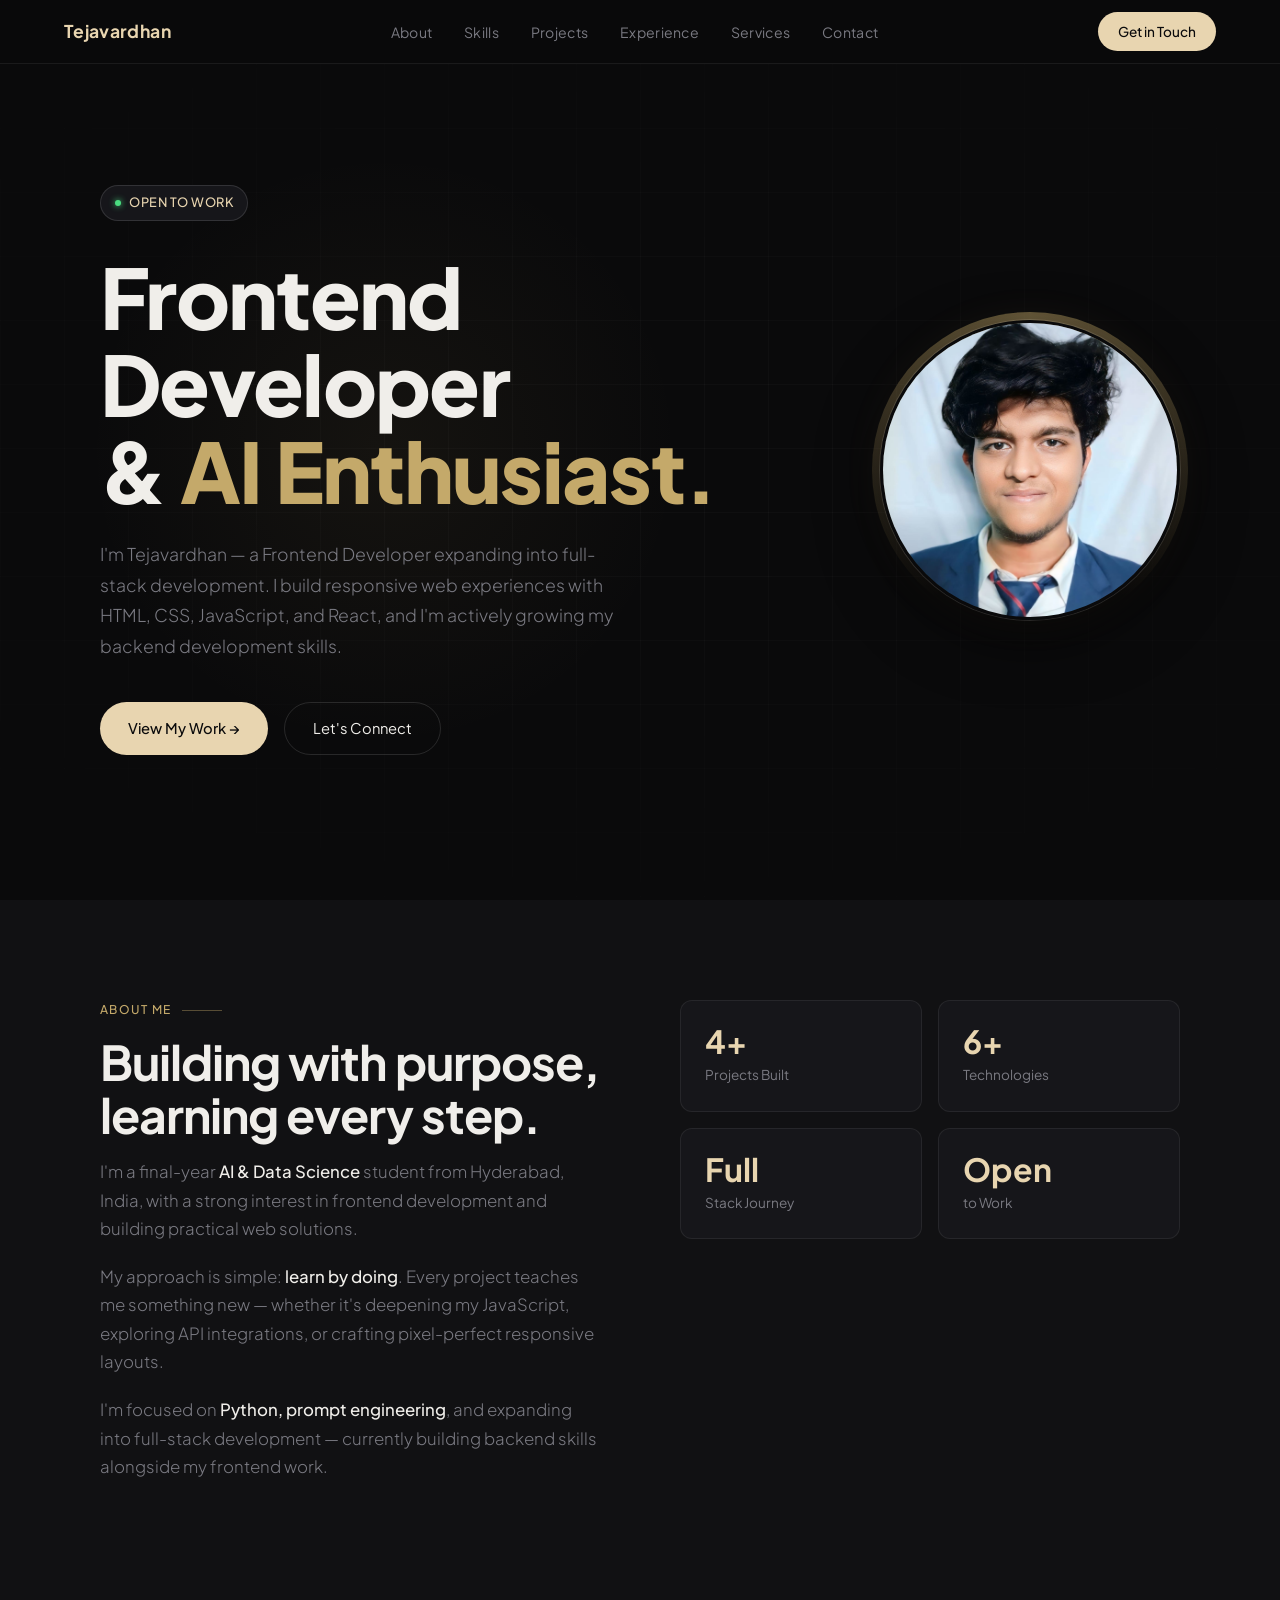
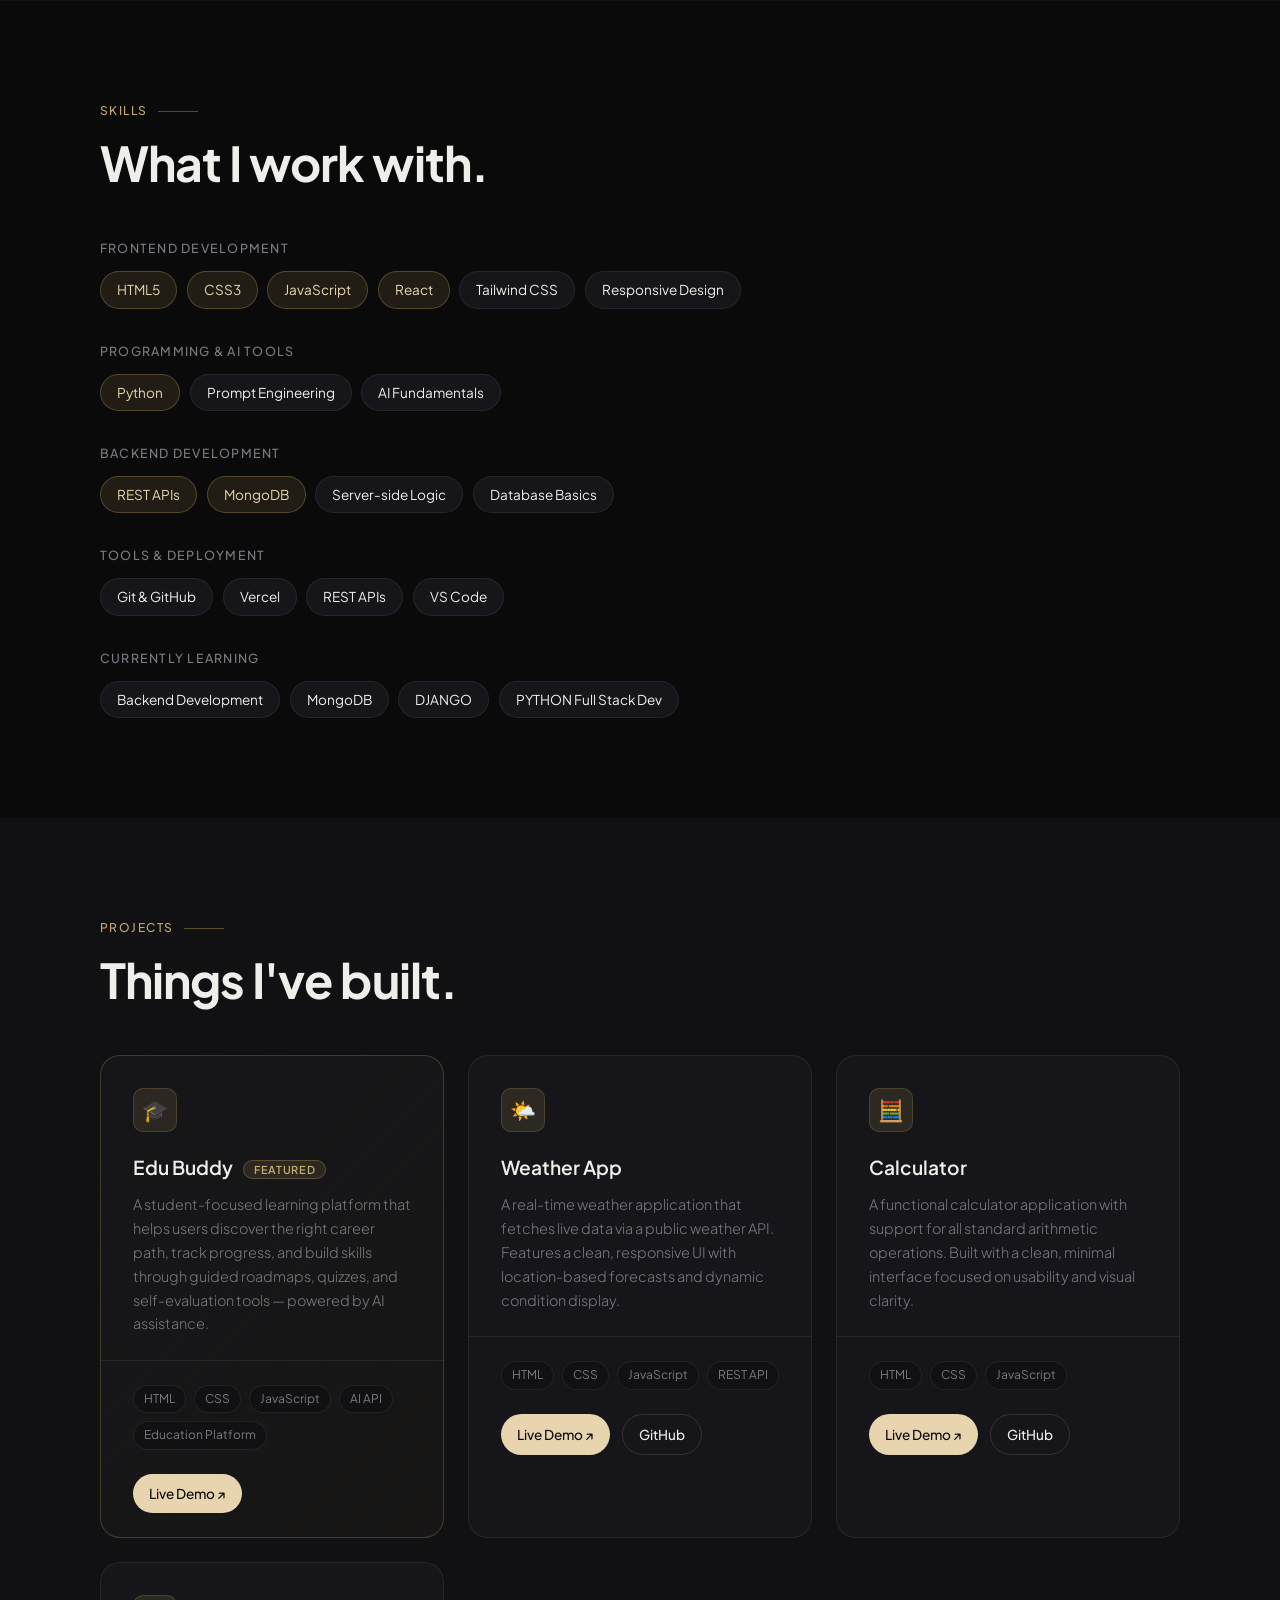
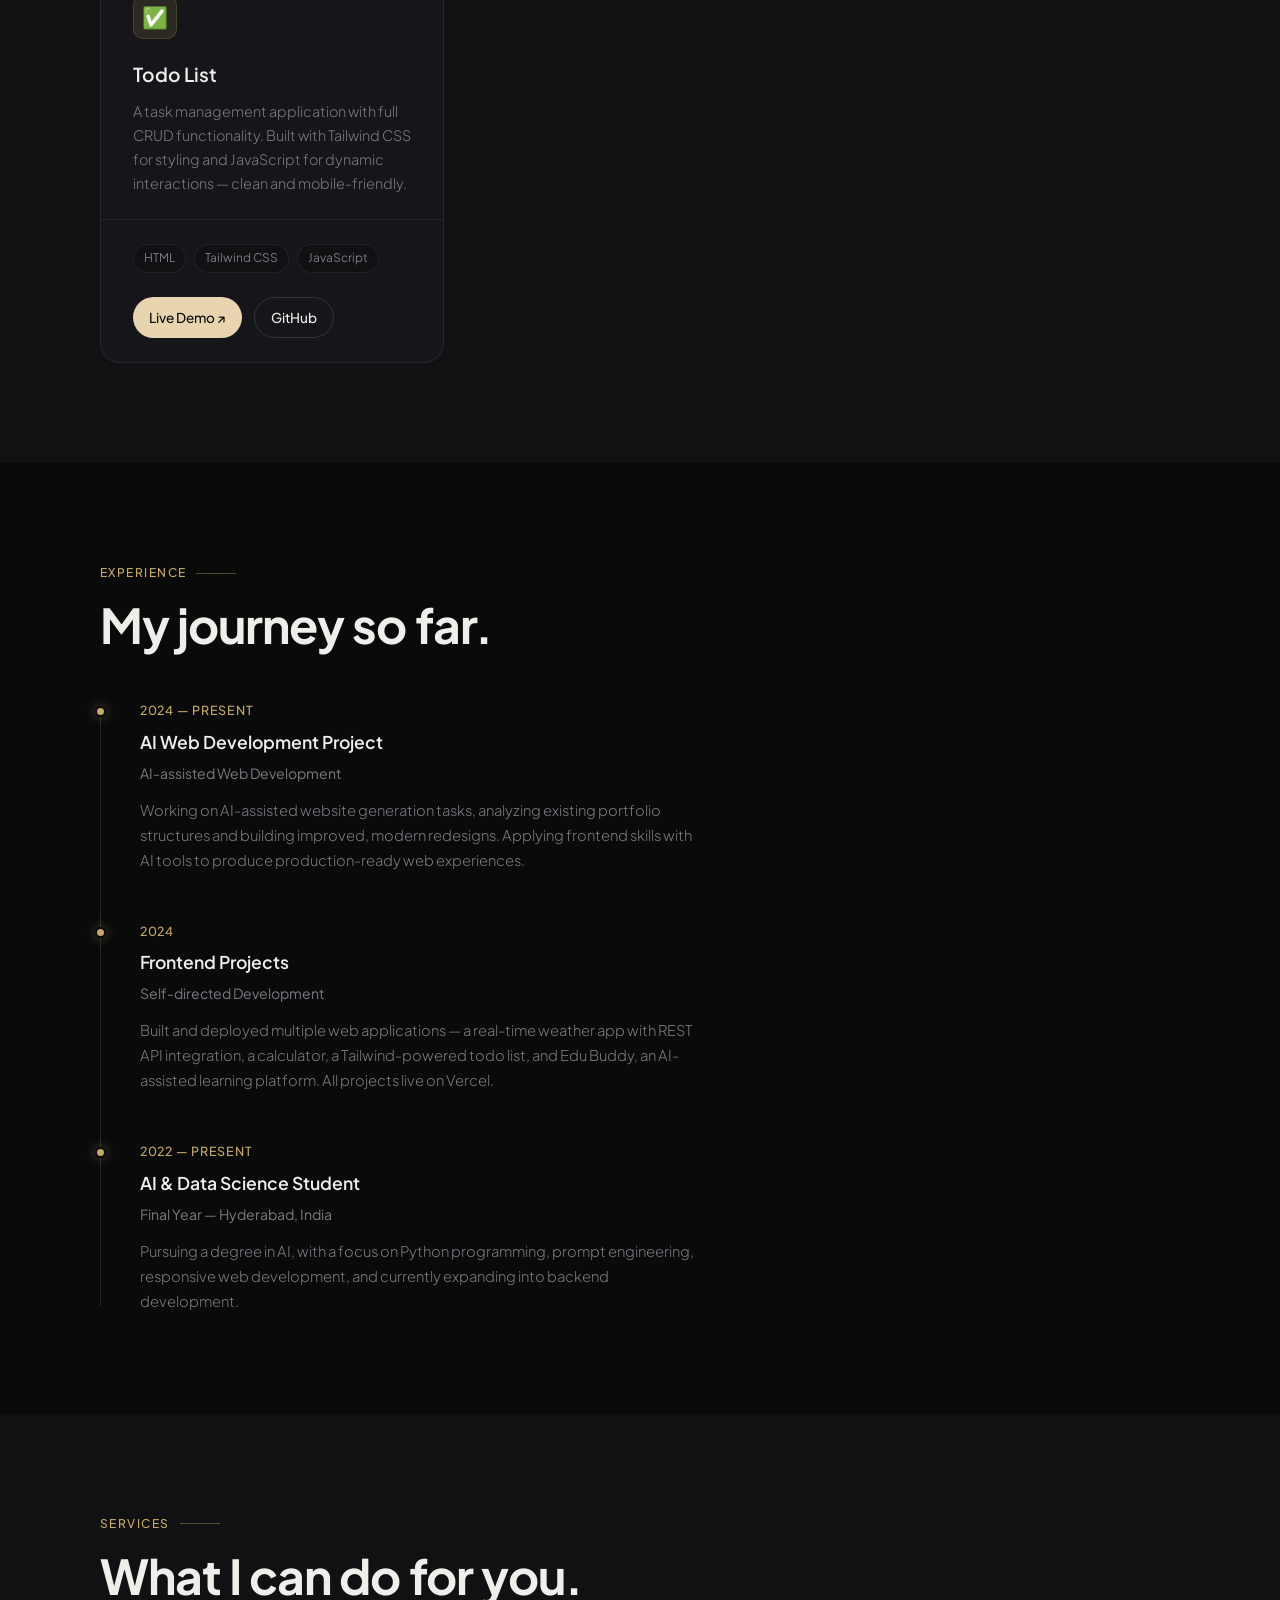
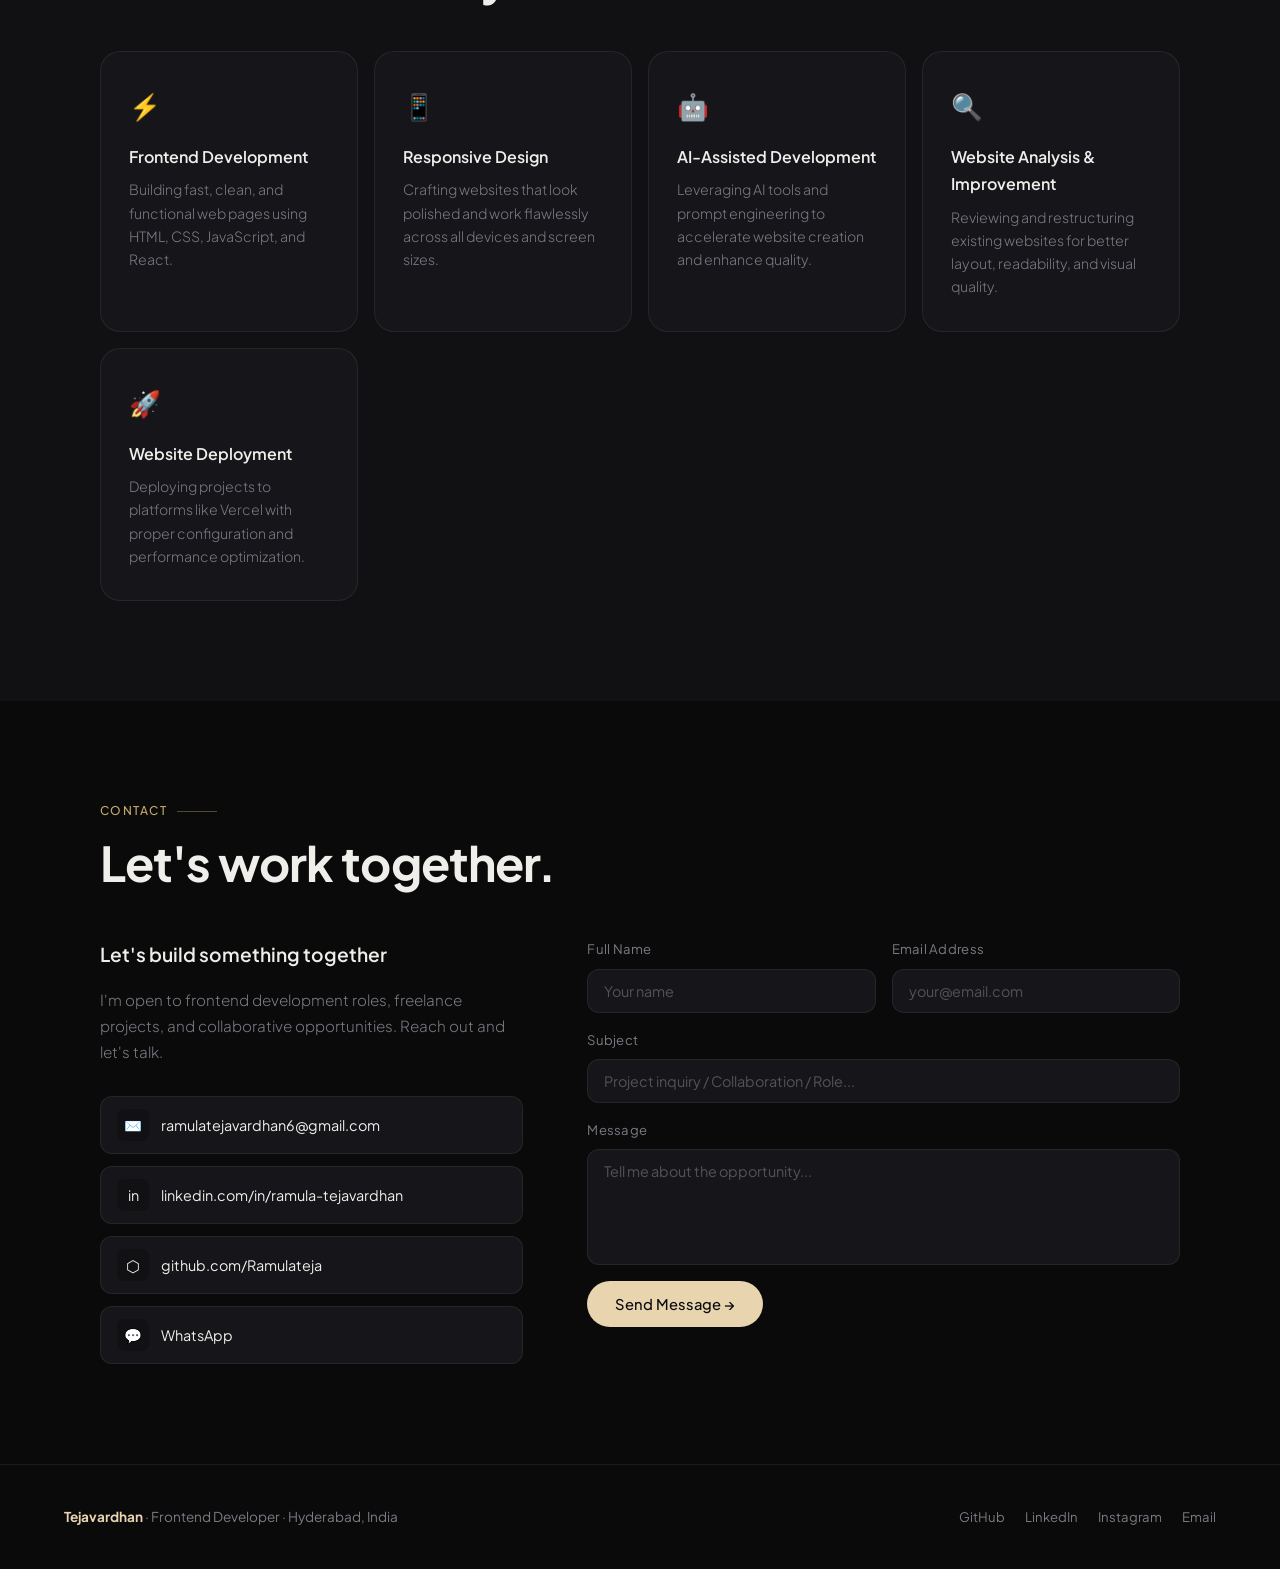
==== commit dacafea3: "demo" ====
--- a/index.html
+++ b/index.html
@@ -156,8 +156,8 @@
         <div class="skill-chips">
           <span class="chip">Backend Development</span>
           <span class="chip">MongoDB</span>
-          <span class="chip">TypeScript</span>
-          <span class="chip">Full Stack Dev</span>
+          <span class="chip">DJANGO</span>
+          <span class="chip">PYTHON Full Stack Dev</span>
         </div>
       </div>
     </div>
@@ -207,7 +207,7 @@
             <span class="project-tag">REST API</span>
           </div>
           <div class="project-links">
-            <a href="https://tejaweatherapp83.vercel.app/" target="_blank" class="project-link demo">Live Demo ↗</a>
+            <a href="https://weather83.vercel.app/" target="_blank" class="project-link demo">Live Demo ↗</a>
             <a href="https://github.com/Ramulateja/weather.git" target="_blank" class="project-link gh">GitHub</a>
           </div>
         </div>
@@ -226,7 +226,7 @@
             <span class="project-tag">JavaScript</span>
           </div>
           <div class="project-links">
-            <a href="https://tejacalculator83.vercel.app/" target="_blank" class="project-link demo">Live Demo ↗</a>
+            <a href="https://calculator83.vercel.app/" target="_blank" class="project-link demo">Live Demo ↗</a>
             <a href="https://github.com/Ramulateja/calculator.git" target="_blank" class="project-link gh">GitHub</a>
           </div>
         </div>
@@ -245,7 +245,7 @@
             <span class="project-tag">JavaScript</span>
           </div>
           <div class="project-links">
-            <a href="https://tejatodolist83.vercel.app/" target="_blank" class="project-link demo">Live Demo ↗</a>
+            <a href="https://todolist83.vercel.app/" target="_blank" class="project-link demo">Live Demo ↗</a>
             <a href="https://github.com/Ramulateja/Todo-list" target="_blank" class="project-link gh">GitHub</a>
           </div>
         </div>
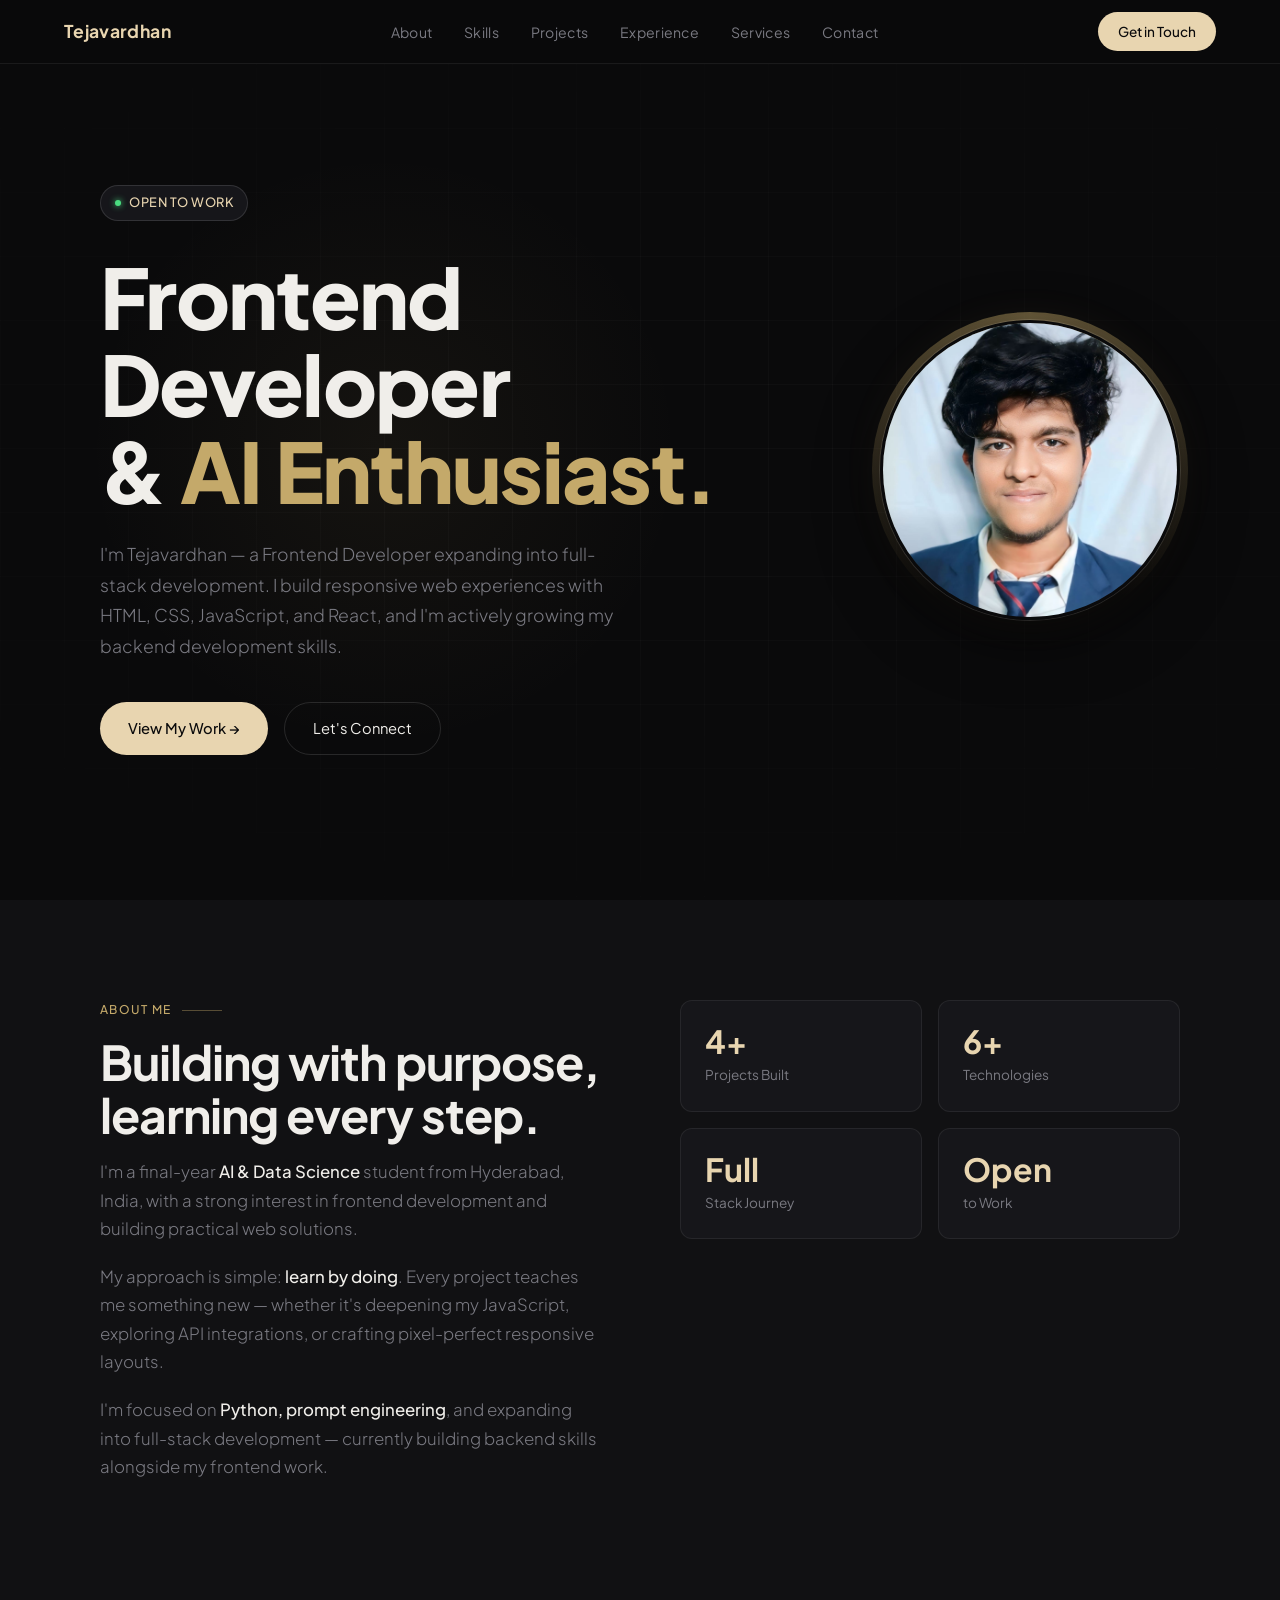
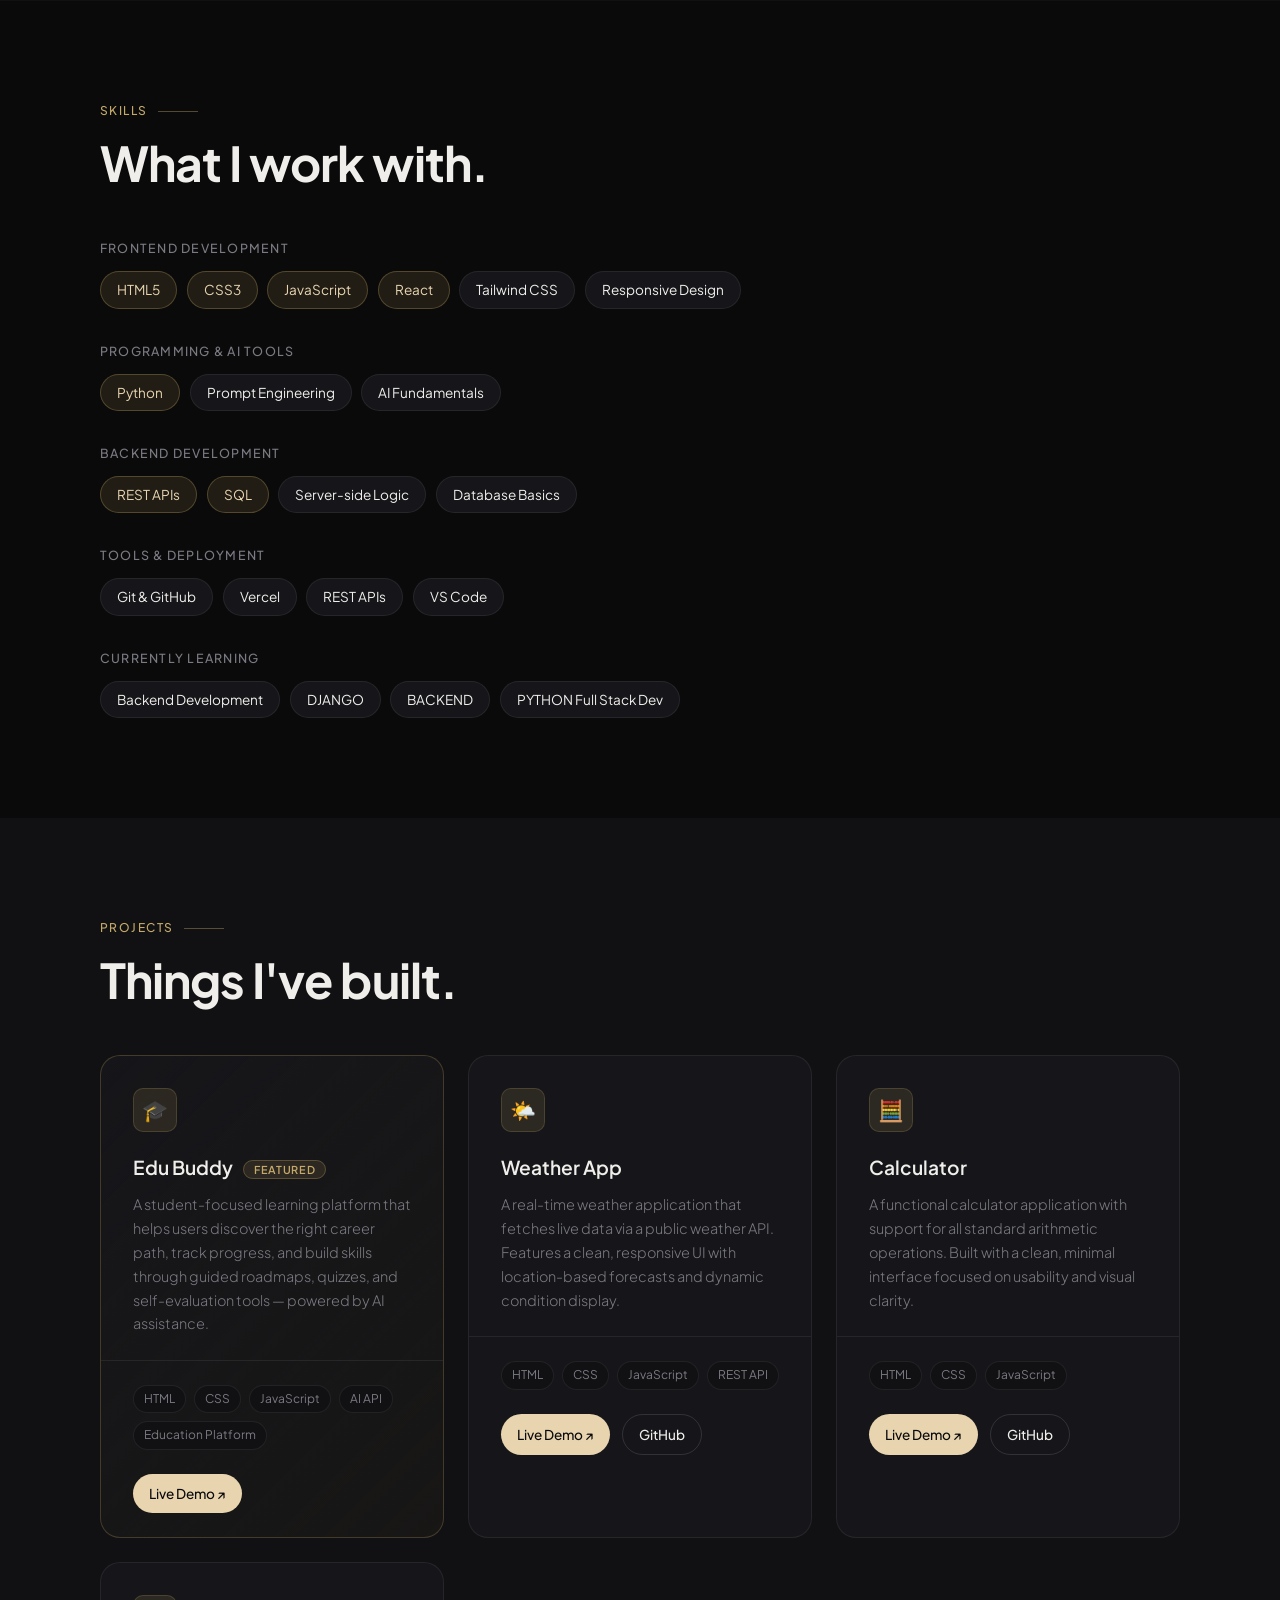
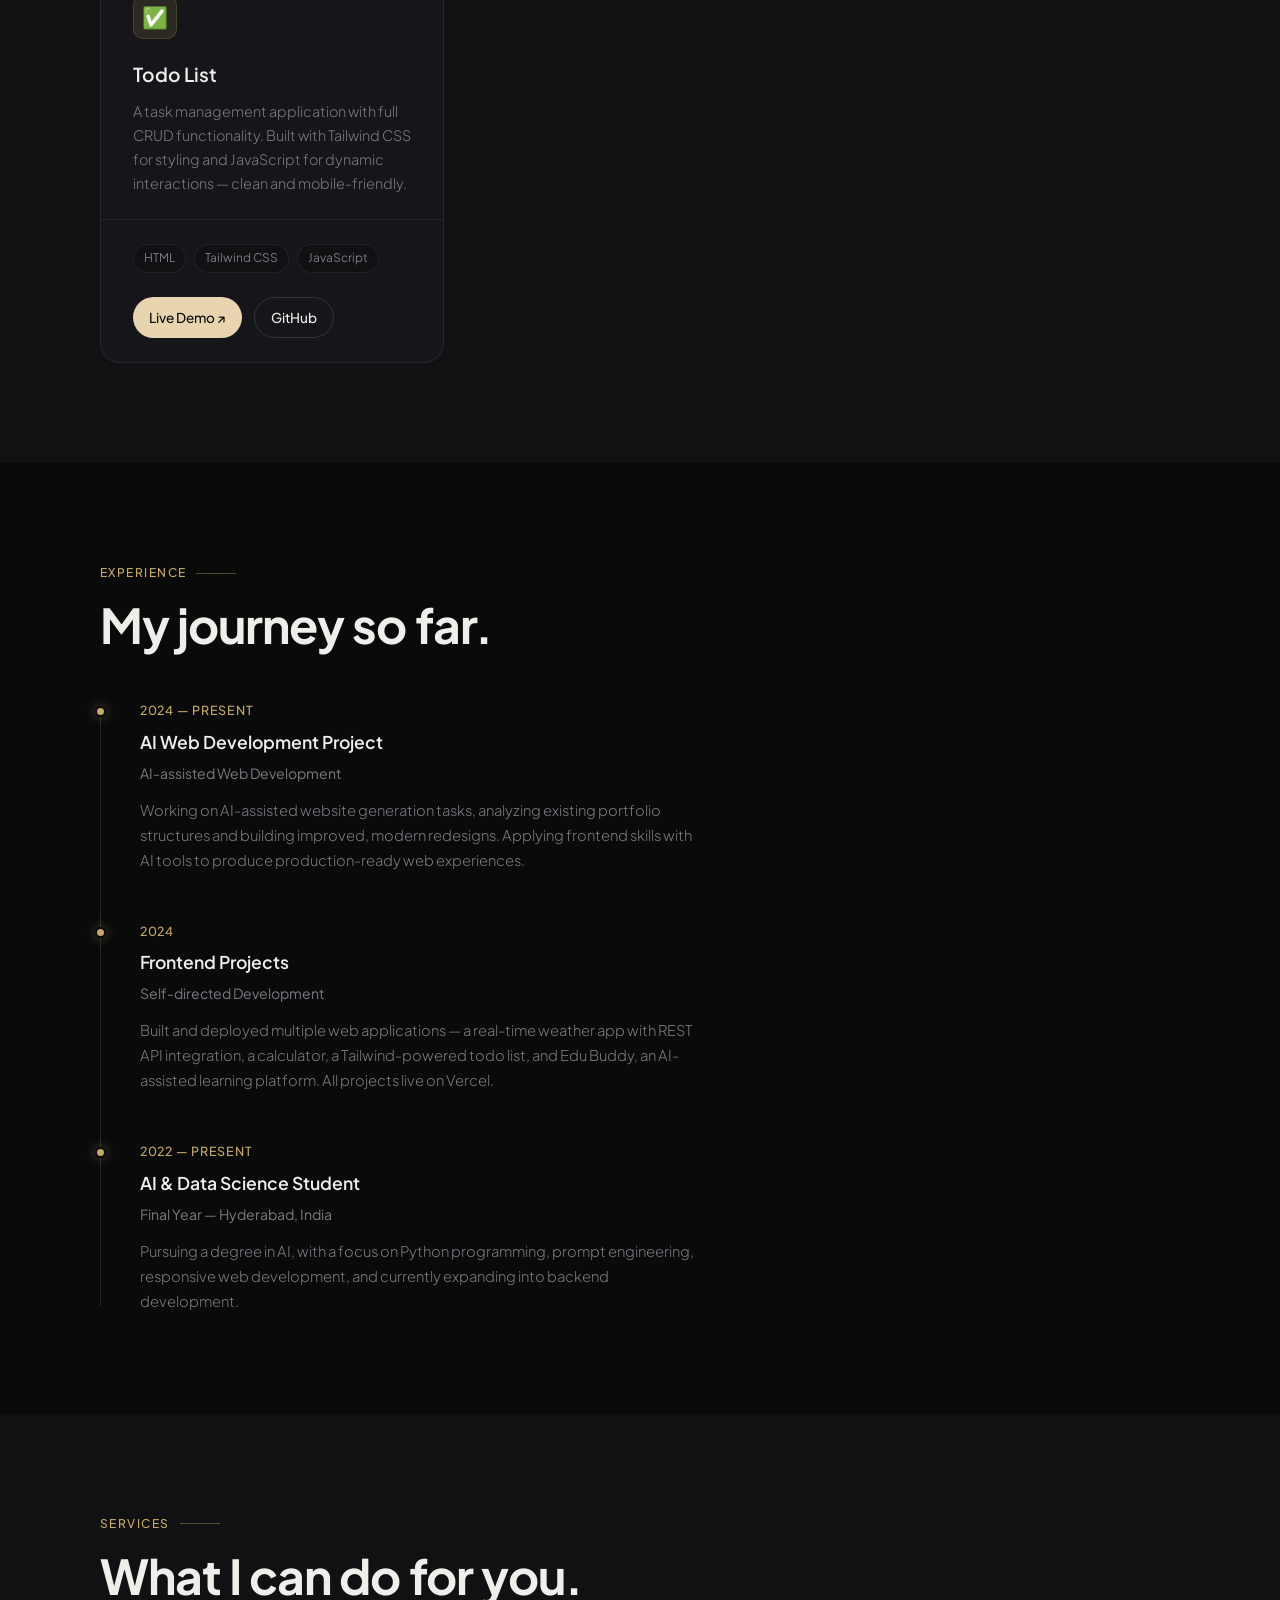
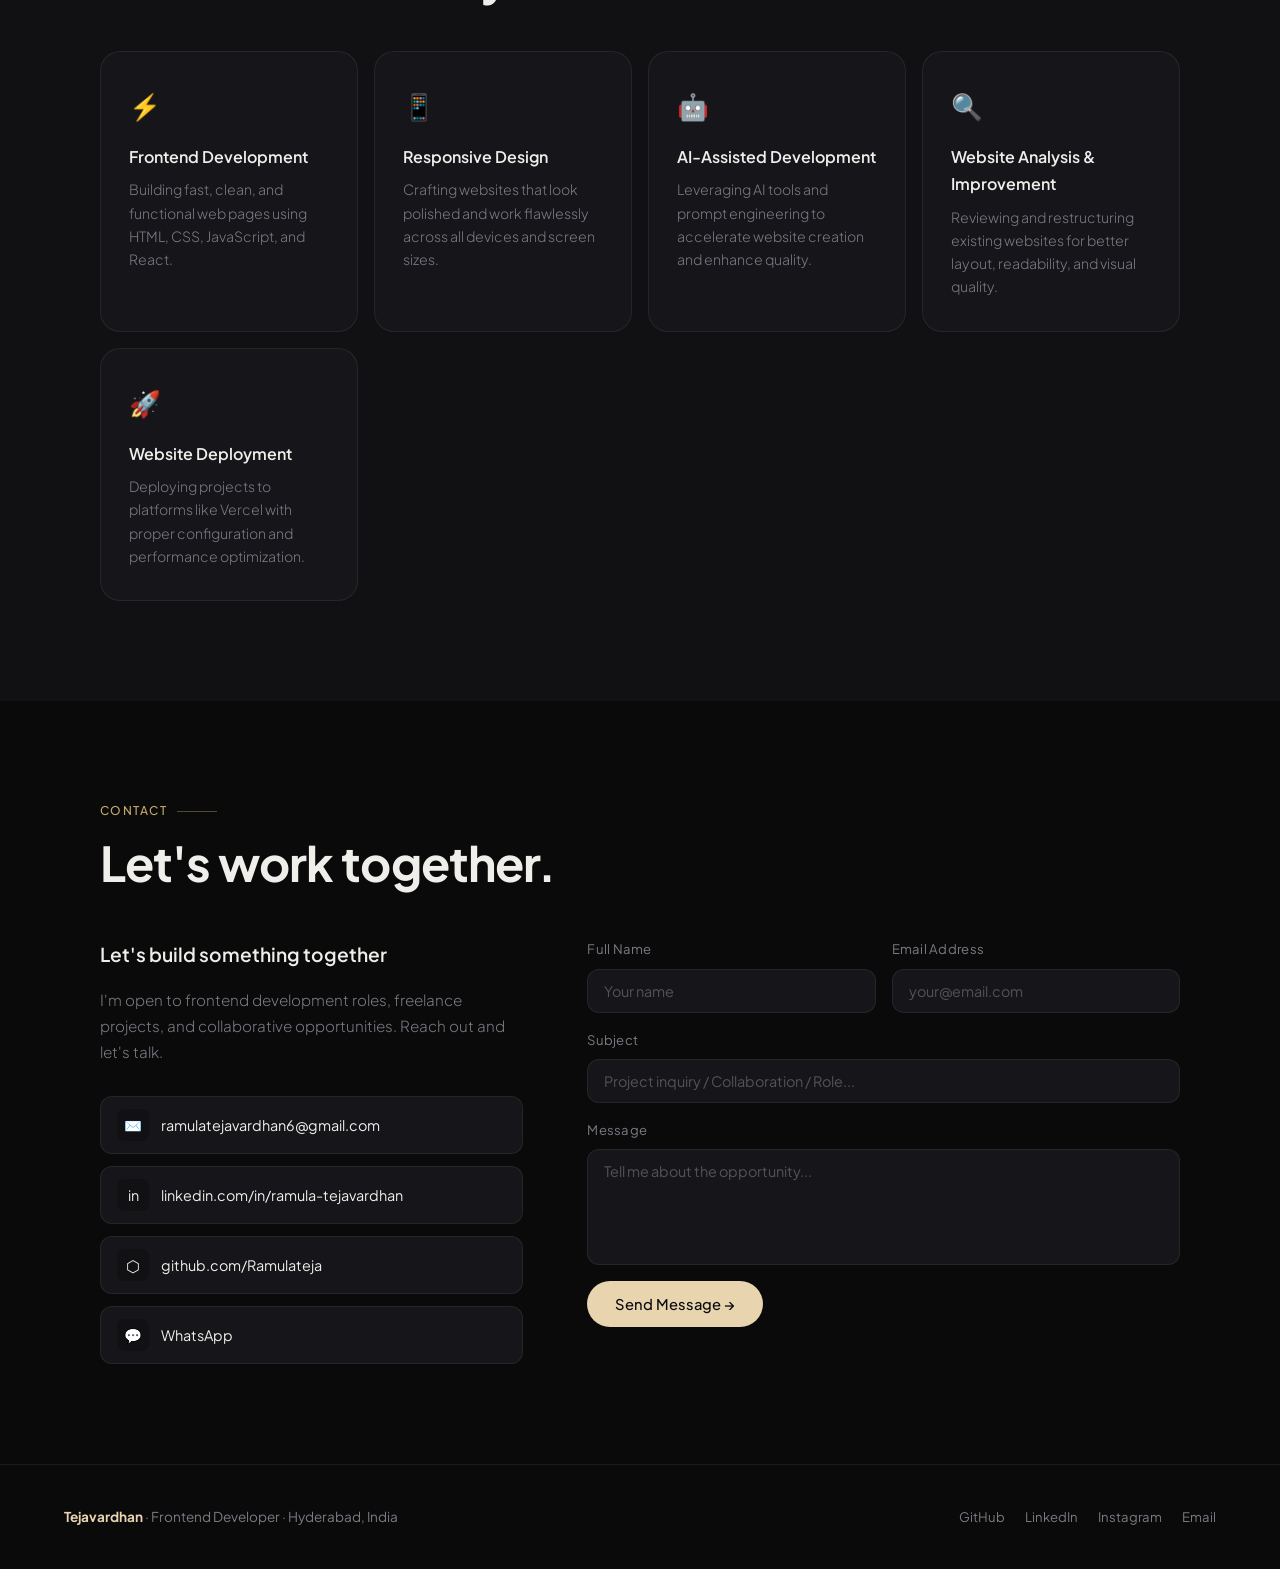
==== commit 60a0b154: "modifi" ====
--- a/index.html
+++ b/index.html
@@ -137,7 +137,7 @@
         <div class="skill-cat-label">Backend Development</div>
         <div class="skill-chips">
           <span class="chip featured">REST APIs</span>
-          <span class="chip featured">MongoDB</span>
+          <span class="chip featured">SQL</span>
           <span class="chip">Server-side Logic</span>
           <span class="chip">Database Basics</span>
         </div>
@@ -155,8 +155,8 @@
         <div class="skill-cat-label">Currently Learning</div>
         <div class="skill-chips">
           <span class="chip">Backend Development</span>
-          <span class="chip">MongoDB</span>
           <span class="chip">DJANGO</span>
+          <span class="chip">BACKEND</span>
           <span class="chip">PYTHON Full Stack Dev</span>
         </div>
       </div>
